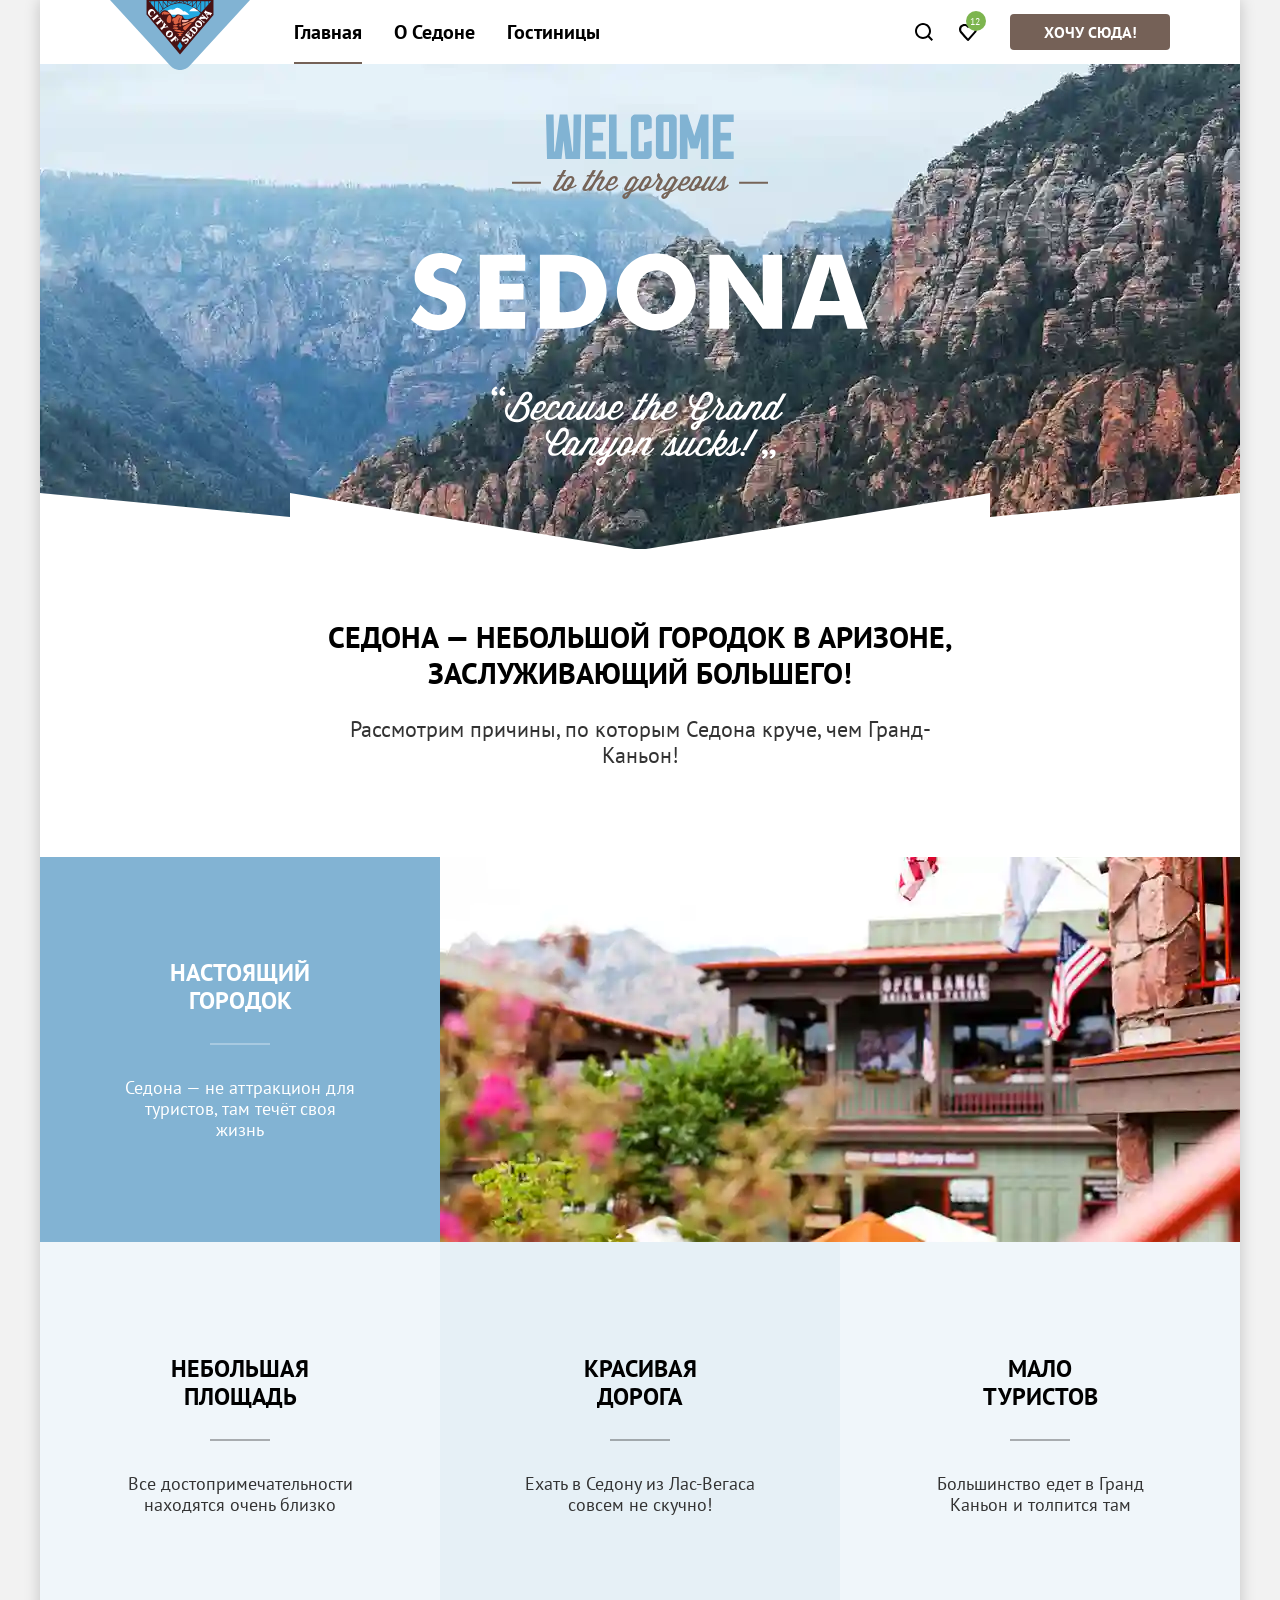
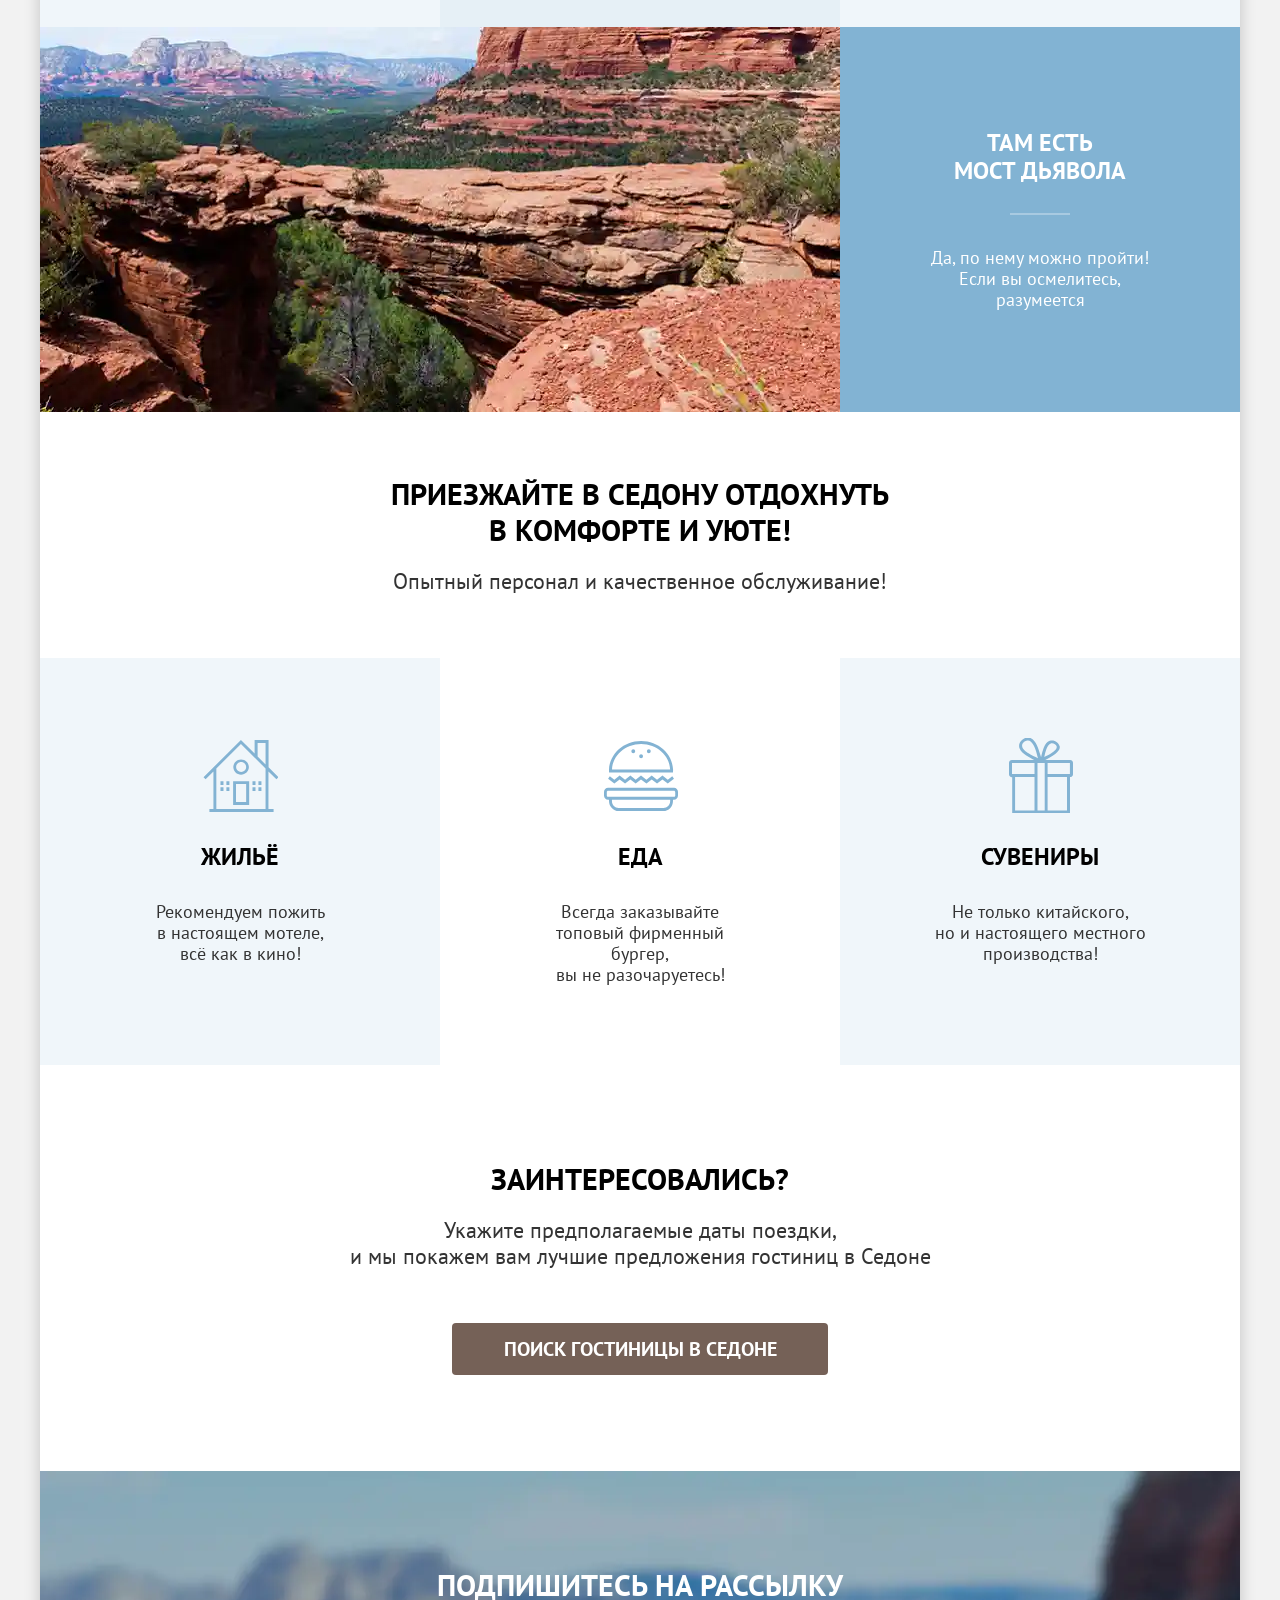
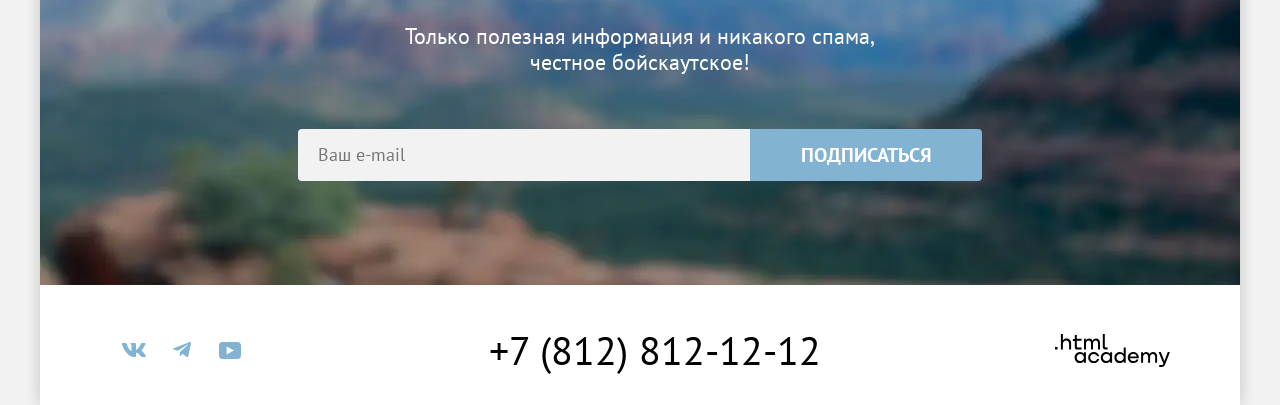
==== index.html @ a54c7f4e "Fixed mistakes" ====
<!doctype html>
<html lang="ru">
  <head>
    <meta charset="UTF-8" />
    <meta name="viewport" content="width=device-width, initial-scale=1.0" />

    <link rel="stylesheet" href="./styles/styles.css" />
    <link rel="icon" sizes="32x32" href="favicon.ico" />
    <title>HTML Academy: Седона</title>
  </head>
  <body>
    <div class="page-container">
      <header class="page-header" data-test="header">
        <a href="index.html" class="navigation-logo">
          <img
            src="./image/logo-sedona.svg"
            width="140"
            height="70"
            alt="Логотип города Седона"
          />
        </a>
        <nav class="nav">
          <ul class="nav-list">
            <li class="nav-item">
              <a href="index.html" class="nav-link nav-link-current">Главная</a>
            </li>
            <li class="nav-item">
              <a href="about.html" class="nav-link">О Седоне</a>
            </li>
            <li class="nav-item">
              <a href="catalog.html" class="nav-link">Гостиницы</a>
            </li>
          </ul>
          <ul class="nav-user-list">
            <li class="nav-user-item">
              <a href="#" class="nav-user-link search-icon">
                <span class="visually-hidden">Поиск</span>
              </a>
            </li>
            <li class="nav-user-item">
              <a href="#" class="nav-user-link heart-icon">
                <span class="visually-hidden">Избранное</span>
                <span class="favorites-count">12</span>
              </a>
            </li>
          </ul>
          <a href="#" class="btn btn-brown btn-action" id="open-modal"
            >Хочу сюда!</a
          >
        </nav>
      </header>
      <main class="main-index main-containier" data-test="main">
        <section class="hero" data-test="hero">
          <h1 class="visually-hidden">
            Добро пожаловать в великолепную Седону — потому что Гранд-Каньон
            отстой!
          </h1>
          <img
            src="./image/welcome.svg"
            width="458"
            height="352"
            alt="Добро пожаловать в великолепную Седону — потому что Гранд-Каньон отстой!"
            class="hero-logo"
          />
        </section>
        <section class="advantages" data-test="advantages">
          <div class="advantages-block">
            <h2 class="block-title">
              Седона — небольшой городок в Аризоне, заслуживающий большего!
            </h2>
            <p class="block-subtitle">
              Рассмотрим причины, по которым Седона круче, чем Гранд-Каньон!
            </p>
            <h2 class="visually-hidden">Преимущества Седоны</h2>
          </div>
          <ul class="advantages-list">
            <li class="advantages-item advantages-picture">
              <div class="advantages-container">
                <h3 class="item-title">Настоящий городок</h3>
                <p class="item-subtitle">
                  Седона — не аттракцион для туристов, там течёт своя жизнь
                </p>
              </div>
              <img
                src="./image/photo-of-sedona.webp"
                width="800"
                height="385"
                alt="Фото города Седона"
                class="advantages-img"
              />
            </li>
            <li class="advantages-item">
              <h3 class="item-title">Небольшая площадь</h3>
              <p class="item-subtitle">
                Все достопримечательности находятся очень близко
              </p>
            </li>
            <li class="advantages-item">
              <h3 class="item-title">Красивая<br />дорога</h3>
              <p class="item-subtitle">
                Ехать в Седону из Лас-Вегаса совсем не скучно!
              </p>
            </li>
            <li class="advantages-item">
              <h3 class="item-title">Мало<br />туристов</h3>
              <p class="item-subtitle">
                Большинство едет в Гранд Каньон и толпится там
              </p>
            </li>
            <li class="advantages-item advantages-picture">
              <img
                src="./image/devil-bridge.webp"
                width="800"
                height="385"
                alt="Фото моста дьявола"
                class="advantages-img"
              />
              <div class="advantages-container">
                <h3 class="item-title">Там есть<br />мост дьявола</h3>
                <p class="item-subtitle">
                  Да, по нему можно пройти! Если вы осмелитесь, разумеется
                </p>
              </div>
            </li>
          </ul>
        </section>
        <section class="services">
          <div class="services-block">
            <h2 class="block-title">
              Приезжайте в Седону отдохнуть в комфорте и уюте!
            </h2>
            <p class="block-subtitle">
              Опытный персонал и качественное обслуживание!
            </p>
          </div>
          <h2 class="visually-hidden">Услуги</h2>
          <ul class="services-list">
            <li class="services-item house-icon">
              <h3 class="item-title">Жильё</h3>
              <p class="item-subtitle">
                Рекомендуем пожить <br />в настоящем мотеле,<br />всё как в
                кино!
              </p>
            </li>
            <li class="services-item food-icon">
              <h3 class="item-title">Еда</h3>
              <p class="item-subtitle">
                Всегда заказывайте<br />топовый фирменный бургер,<br />вы не
                разочаруетесь!
              </p>
            </li>
            <li class="services-item souvenir-icon">
              <h3 class="item-title">Сувениры</h3>
              <p class="item-subtitle">
                Не только китайского,<br />но и настоящего местного
                производства!
              </p>
            </li>
          </ul>
        </section>
        <section class="hotel-search" data-test="search">
          <h2 class="block-title">Заинтересовались?</h2>
          <p class="block-subtitle">
            Укажите предполагаемые даты поездки,<br />и мы покажем вам лучшие
            предложения гостиниц в Седоне
          </p>
          <button class="btn btn-brown btn-large" type="button">
            Поиск гостиницы в седоне
          </button>
        </section>
        <section class="subscribe subscribe-background" data-test="subscribe">
          <h2 class="block-title">Подпишитесь на рассылку</h2>
          <p class="block-subtitle">
            Только полезная информация и никакого спама,<br />честное
            бойскаутское!
          </p>
          <form
            action="https://echo.htmlacademy.ru/"
            class="subscribe-form"
            method="post"
          >
            <input
              type="email"
              class="subscribe-inp"
              name="email"
              placeholder="Ваш e-mail"
            />
            <button type="submit" class="btn btn-blue btn-large">
              Подписаться
            </button>
          </form>
        </section>
      </main>
      <footer class="page-footer" data-test="footer">
        <ul class="footer-social-list">
          <li class="footer-social-item">
            <a href="https://vk.com/htmlacademy" class="footer-social-link">
              <span class="visually-hidden">VK</span>
              <svg
                xmlns="http://www.w3.org/2000/svg"
                width="24"
                height="14"
                fill="#83b3d3"
                viewBox="0 0 24 14"
              >
                <path
                  fill-rule="evenodd"
                  d="M23.45.948c.166-.546 0-.948-.795-.948H20.03c-.668 0-.976.347-1.143.73 0 0-1.335 3.196-3.226 5.272-.612.602-.89.793-1.224.793-.167 0-.418-.191-.418-.738V.948c0-.656-.184-.948-.74-.948H9.151c-.417 0-.668.304-.668.593 0 .621.946.765 1.043 2.513v3.798c0 .833-.153.984-.487.984-.89 0-3.055-3.211-4.34-6.885C4.45.288 4.198 0 3.527 0H.9C.15 0 0 .347 0 .73c0 .682.89 4.07 4.145 8.551C6.315 12.341 9.37 14 12.153 14c1.669 0 1.875-.368 1.875-1.003v-2.313c0-.737.158-.884.687-.884.39 0 1.057.192 2.615 1.667C19.11 13.216 19.403 14 20.405 14h2.625c.75 0 1.126-.368.91-1.096-.238-.724-1.088-1.775-2.215-3.022-.612-.71-1.53-1.475-1.809-1.858-.389-.491-.278-.71 0-1.147 0 0 3.2-4.426 3.533-5.929z"
                  clip-rule="evenodd"
                />
              </svg>
            </a>
          </li>
          <li class="footer-social-item">
            <a href="https://t.me/htmlacademy" class="footer-social-link">
              <span class="visually-hidden">Telegram</span>
              <svg
                xmlns="http://www.w3.org/2000/svg"
                width="18"
                height="16"
                fill="#83b3d3"
                viewBox="0 0 18 16"
              >
                <path
                  d="M16.785.1.84 6.247C-.248 6.685-.24 7.292.64 7.563L4.735 8.84l9.472-5.976c.448-.273.857-.126.52.172L7.054 9.962H7.05h.002l-.283 4.22c.414 0 .597-.19.829-.413l1.988-1.934 4.136 3.055c.762.42 1.31.204 1.5-.706L17.938 1.39c.278-1.114-.425-1.619-1.153-1.29"
                />
              </svg>
            </a>
          </li>
          <li class="footer-social-item">
            <a
              href="https://www.youtube.com/user/htmlacademyru"
              class="footer-social-link"
            >
              <span class="visually-hidden">YouTube</span>
              <svg
                xmlns="http://www.w3.org/2000/svg"
                width="22"
                height="17"
                fill="#83b3d3"
                viewBox="0 0 22 17"
              >
                <path
                  d="M18.607 0H3.174C1.314 0 0 1.594 0 3.4v10.094C0 15.406 1.313 17 3.174 17h15.652C20.468 17 22 15.406 22 13.6V3.4C21.781 1.594 20.468 0 18.607 0M7.662 12.538V4.463L14.995 8.5z"
                />
              </svg>
            </a>
          </li>
        </ul>
        <a href="tel:88128121212" class="footer-contact-number"
          >+7 (812) 812-12-12</a
        >
        <a href="https://htmlacademy.ru" class="footer-logo-link">
          <svg
            xmlns="http://www.w3.org/2000/svg"
            width="115"
            height="33"
            role="img"
            aria-label="Логотип htmlacademy"
            fill="#000"
            viewBox="0 0 115 33"
          >
            <path
              d="M0 12.9v2.6h2.5v-2.6zM11.6 4.5c-1.6 0-2.8.7-3.6 1.7h-.1V0h-2v15.5h2v-5.3c0-2.1 1.3-3.6 3.3-3.6 1.8 0 2.9 1.4 2.9 3.2v5.7h2V9.4c.1-3-1.8-4.9-4.5-4.9M26.6 4.8h-4.8V1.1h-2v3.8h-1.9v2h1.9v6c0 1.7 1 2.7 2.7 2.7h4.1v-2h-3.7c-.7 0-1.1-.4-1.1-1.1V6.8h4.8zM41.1 4.6c-1.6 0-2.9.8-3.5 2.1h-.1c-.6-1.2-1.8-2.1-3.4-2.1-1.4 0-2.5.8-3.1 1.8h-.1V4.8H29v10.6h2V10c0-2 1-3.5 2.6-3.5 1.5 0 2.4 1 2.4 2.6v6.3h2V9.8c0-2.4 1.4-3.3 2.6-3.3 1.5 0 2.4 1 2.4 2.6v6.3h2V8.9c.1-2.5-1.4-4.3-3.9-4.3M47.8 12.7c0 1.7 1 2.7 2.8 2.7h2v-2h-1.7c-.7 0-1.1-.4-1.1-1.1V0h-2zM28.9 19.7c-.9-1.1-2.2-1.8-3.9-1.8-3.1 0-5.4 2.3-5.4 5.6s2.3 5.6 5.4 5.6c1.8 0 3-.8 3.8-1.9h.1v1.6h2V18.2h-2zm-3.6 7.4c-2.2 0-3.6-1.6-3.6-3.6s1.4-3.6 3.6-3.6 3.6 1.6 3.6 3.6c0 1.9-1.4 3.6-3.6 3.6M44.2 22c-.5-2.4-2.6-4.1-5.4-4.1-3.4 0-5.6 2.5-5.6 5.6s2.2 5.6 5.6 5.6c2.8 0 4.9-1.8 5.4-4.2h-2.1c-.4 1.3-1.7 2.3-3.3 2.3-2.2 0-3.6-1.6-3.6-3.6s1.4-3.6 3.6-3.6c1.6 0 2.8 1 3.3 2.2h2.1zM55.1 19.7c-.9-1.1-2.2-1.8-3.9-1.8-3.1 0-5.4 2.3-5.4 5.6s2.3 5.6 5.4 5.6c1.8 0 3-.8 3.8-1.9h.1v1.6h2V18.2h-2zm-3.6 7.4c-2.2 0-3.6-1.6-3.6-3.6s1.4-3.6 3.6-3.6 3.6 1.6 3.6 3.6c0 1.9-1.5 3.6-3.6 3.6M68.7 19.8c-.9-1.1-2.2-1.9-3.9-1.9-3.1 0-5.4 2.3-5.4 5.6s2.2 5.6 5.4 5.6c1.7 0 3-.8 3.8-1.8h.1v1.5h2V13.4h-2zm-3.6 7.3c-2.2 0-3.6-1.6-3.6-3.6s1.4-3.6 3.6-3.6 3.6 1.6 3.6 3.6c-.1 2-1.5 3.6-3.6 3.6M78.3 17.9c-3.3 0-5.5 2.5-5.5 5.6 0 3 2.1 5.6 5.5 5.6 2.5 0 4.5-1.3 5.2-3.6h-2.1c-.5 1-1.6 1.6-3 1.6-1.9 0-3.3-1.3-3.4-2.9h8.8c.2-3.6-2-6.3-5.5-6.3m0 1.9c1.7 0 3 1 3.3 2.6h-6.5c.3-1.5 1.5-2.6 3.2-2.6M98.2 17.9c-1.6 0-2.9.8-3.6 2h-.1c-.6-1.2-1.8-2-3.4-2-1.4 0-2.5.7-3.1 1.8v-1.5h-1.9v10.6h2v-5.4c0-2 1-3.4 2.6-3.5 1.5 0 2.4 1 2.4 2.6v6.3h2v-5.6c0-2.4 1.4-3.3 2.6-3.3 1.5 0 2.4 1 2.4 2.6v6.3h2v-6.5c.1-2.6-1.4-4.4-3.9-4.4M109.4 27l-3.6-8.9h-2.2l4.8 11.6c-.3.9-.7 1.2-1.7 1.2h-2.5v2h2.5c1.8 0 2.8-.8 3.5-2.6l4.7-12.2h-2.1z"
            />
          </svg>
        </a>
      </footer>
    </div>
    <div class="modal-container modal-hidden">
      <div class="modal">
        <button class="modal-close-btn" type="button">
          <span class="visually-hidden">Закрыть</span>
        </button>

        <section class="modal-content" aria-labelledby="modal-title">
          <h2 class="modal-title block-title" id="modal-title">
            Поиск гостиницы в Седоне
          </h2>

          <form
            action="https://echo.htmlacademy.ru/"
            method="post"
            class="modal-form"
          >
            <div class="modal-date-row">
              <label class="form-label" for="arrival-date">
                Дата заезда:
              </label>

              <div class="form-field">
                <input
                  class="form-input"
                  id="arrival-date"
                  name="arrival-date"
                  type="date"
                  value="2020-04-27"
                  aria-describedby="arrival-message"
                  required
                />

                <span class="form-message invalid-message" id="arrival-message">
                  Мы не можем отправить вас в прошлое.
                </span>
              </div>
            </div>

            <div class="modal-date-row">
              <label class="form-label" for="departure-date">
                Дата выезда:
              </label>

              <div class="form-field">
                <input
                  class="form-input"
                  id="departure-date"
                  name="departure-date"
                  type="date"
                  value="2023-09-01"
                  aria-describedby="departure-message"
                  required
                />

                <span class="form-message" id="departure-message">
                  На эти даты есть свободные номера. Пока есть.
                </span>
              </div>
            </div>

            <div class="modal-guests">
              <div class="modal-guest-group modal-adults">
                <label class="form-label" for="adults"> Взрослые: </label>

                <div class="form-counter">
                  <button
                    class="counter-btn btn-minus"
                    type="button"
                    aria-label="Уменьшить количество взрослых"
                  ></button>

                  <input
                    class="form-input"
                    id="adults"
                    name="adults"
                    type="number"
                    min="1"
                    value="2"
                    required
                  />

                  <button
                    class="counter-btn btn-plus"
                    type="button"
                    aria-label="Увеличить количество взрослых"
                  ></button>
                </div>
              </div>

              <div class="modal-guest-group modal-children">
                <div class="label-wraper">
                  <label class="form-label" for="children"> Дети: </label>

                  <span class="tooltip">
                    <button
                      class="tooltip-toggle"
                      type="button"
                      aria-label="Информация о возрасте детей"
                      aria-describedby="children-tooltip"
                    >
                      <span aria-hidden="true">i</span>
                    </button>

                    <span
                      class="tooltip-text"
                      id="children-tooltip"
                      role="tooltip"
                    >
                      Укажите количество детей, которые будут с вами, возраст
                      которых от 6 до 18 лет. Дети до 6 лет размещаются
                      бесплатно.
                    </span>
                  </span>
                </div>

                <div class="form-counter">
                  <button
                    class="counter-btn btn-minus"
                    type="button"
                    aria-label="Уменьшить количество детей"
                  ></button>

                  <input
                    class="form-input"
                    id="children"
                    name="children"
                    type="number"
                    min="0"
                    value="2"
                    required
                  />

                  <button
                    class="counter-btn btn-plus"
                    type="button"
                    aria-label="Увеличить количество детей"
                  ></button>
                </div>
              </div>
            </div>

            <button
              class="modal-form-submit btn btn-blue btn-large"
              type="submit"
            >
              Найти
            </button>
          </form>
        </section>
      </div>
    </div>
    <script src="script.js"></script>
  </body>
</html>
---- styles/styles.css ----
@font-face {
  font-family: "PT Sans";
  font-style: normal;
  font-weight: 400;
  src: url("../fonts/ptsans-400.woff2") format("woff2");
  font-display: swap;
}

@font-face {
  font-family: "PT Sans";
  font-style: normal;
  font-weight: 700;
  src: url("../fonts/ptsans-700.woff2") format("woff2");
  font-display: swap;
}

/* BASE */
*,
*::before,
*::after {
  box-sizing: border-box;
}

img {
  max-width: 100%;
  height: auto;
  object-fit: cover;
}

.visually-hidden {
  position: absolute;
  width: 1px;
  height: 1px;
  margin: -1px;
  padding: 0;
  border: 0;
  clip: rect(0 0 0 0);
  overflow: hidden;
}

html {
  height: 100%;
}

body {
  height: 100%;
  margin: 0;
  font-family: "PT Sans", sans-serif;
  font-size: 18px;
  line-height: 21px;
  color: #333333;
  background-color: #f2f2f2;
}

.page-container {
  display: flex;
  flex-direction: column;
  min-height: 100%;
  width: 1200px;
  margin: 0 auto;
  background-color: #ffffff;
  box-shadow: 0 0 15px 0 rgba(0, 0, 0, 0.2);
}

.main-index {
  flex-grow: 1;
}

/* NAVIGATION */
.page-header {
  position: relative;
  display: flex;
  padding: 0 70px 0 238px;
}

.navigation-logo {
  position: absolute;
  top: 0;
  left: 70px;
}

.nav {
  display: flex;
  align-items: center;
  width: 100%;
}

.nav-list {
  display: flex;
  flex-wrap: wrap;
  padding: 0;
  margin: 0;
  margin-right: auto;
  list-style: none;
}

.nav-link {
  position: relative;
  display: inline-block;
  padding: 20px 16px;
  font-size: 20px;
  line-height: 24px;
  font-weight: 700;
  text-align: center;
  color: #000000;
  text-decoration: none;
}

.nav-link-current::after {
  position: absolute;
  left: 16px;
  right: 16px;
  bottom: 0;
  height: 2px;
  background-color: #756257;
  content: "";
}

.nav-user-list {
  display: flex;
  align-items: center;
  padding: 0;
  margin: 0;
  margin-right: 20px;
  list-style: none;
}

.nav-user-link {
  position: relative;
  display: block;
  width: 44px;
  height: 64px;
  text-decoration: none;
}

.search-icon {
  background: url("../image/icon-search.svg") no-repeat center;
}

.heart-icon {
  background: url("../image/icon-heart.svg") no-repeat center;
}

.favorites-count {
  position: absolute;
  top: 11px;
  right: 4px;
  height: 20px;
  min-width: 20px;
  padding: 0 4px;
  font-size: 10px;
  line-height: 21px;
  color: #ffffff;
  background-color: #7db54f;
  border-radius: 10px;
}

.btn-action {
  min-width: 160px;
}

.main-containier {
  flex-grow: 1;
}
/* HERO*/
.hero {
  padding: 50px 371px 79px;
  background: #83b3d3;
  background:
    url("../image/divider.svg") center bottom -1px/ 100% no-repeat,
    url("../image/index-background.webp") center / cover no-repeat;
}

/* ADVANTAGES */
.advantages-block {
  padding: 70px 274px 89px;
  text-align: center;
}

.advantages-block .block-title {
  margin-bottom: 25px;
}

.block-title {
  margin: 0;
  font-size: 30px;
  line-height: 36px;
  font-weight: 700;
  color: #000000;
  text-transform: uppercase;
}

.block-subtitle {
  margin: 0;
  font-size: 22px;
  line-height: 26px;
}

.advantages-block .title {
  margin-bottom: 25px;
}

.advantages-item.advantages-picture .item-title {
  color: #ffffff;
}

.advantages-list {
  display: flex;
  flex-wrap: wrap;
  margin: 0;
  padding: 0;
  list-style: none;
}

.advantages-item {
  width: 400px;
  padding: 113px 85px 112px;
  text-align: center;
}

.item-title {
  margin: 0;
  font-size: 24px;
  line-height: 28px;
  font-weight: 700;
  color: #000000;
  text-transform: uppercase;
}

.item-subtitle {
  margin: 0;
  font-weight: 400;
  line-height: 21px;
}

.advantages-item.advantages-picture .advantages-container {
  padding: 102px 85px;
  text-align: center;
}

.advantages-item:nth-child(2n) {
  background-color: rgba(131, 179, 211, 0.12);
}

.advantages-item:nth-child(2n + 1) {
  background-color: rgba(131, 179, 211, 0.2);
}

.advantages-item.advantages-picture {
  display: flex;
  width: 100%;
  padding: 0;
  color: #ffffff;
  background-color: #82b3d3;
}

.advantages-item .item-title {
  position: relative;
  padding-bottom: 30px;
  margin-bottom: 32px;
}

.advantages-item .item-title::after {
  position: absolute;
  bottom: 0;
  left: 50%;
  margin-left: -30px;
  width: 60px;
  height: 2px;
  background-color: currentColor;
  opacity: 0.3;
  content: "";
}

/* SERVICES*/
.services-block {
  padding: 64px 345px;
  text-align: center;
}

.services-block .block-title {
  margin-bottom: 20px;
}

.services-list {
  display: flex;
  flex-wrap: wrap;
  padding: 0;
  margin: 0;
  list-style: none;
}

.services-item {
  padding: 80px 85px;
  min-height: 385px;
  width: 400px;
  text-align: center;
}

.services-item::before {
  display: block;
  margin: 0 auto;
  margin-bottom: 30px;
  height: 75px;
  width: 75px;
  content: "";
}

.house-icon::before {
  background: url("../image/icon-house.svg") no-repeat center;
}

.food-icon::before {
  background: url("../image/icon-burger.svg") no-repeat center;
}

.souvenir-icon::before {
  background: url("../image/icon-gift.svg") no-repeat center;
}

.services-item .item-title {
  margin-bottom: 30px;
}

.services-item:nth-child(2n + 1) {
  background-color: rgba(131, 179, 211, 0.12);
}

/* MAIN SEARCH*/
.hotel-search {
  padding: 96px 304px;
  text-align: center;
}

.hotel-search .block-title {
  margin-bottom: 20px;
}

.hotel-search .block-subtitle {
  margin-bottom: 54px;
}

.hotel-search .btn {
  min-width: 376px;
}

/* SUBSCRIBE */
.subscribe {
  padding: 96px 258px 104px;
  text-align: center;
}

.subscribe .block-title {
  margin-bottom: 20px;
}

.subscribe.subscribe-background .block-title {
  color: #ffffff;
}

.subscribe .block-subtitle {
  margin-bottom: 54px;
}

.subscribe-background {
  color: #ffffff;
  background-image: url("../image/filter-background.webp");
  background-repeat: no-repeat;
  background-size: cover;
  background-color: #486778;
  background-position: center;
}

.subscribe-form {
  display: flex;
}

.subscribe-form .btn {
  min-width: 232px;
  border-radius: 0 4px 4px 0;
}

.subscribe-inp {
  width: 452px;
  padding: 12px 20px;
  font-family: inherit;
  font-size: 18px;
  line-height: 24px;
  border: none;
  background-color: #f2f2f2;
  border-top-left-radius: 4px;
  border-bottom-left-radius: 4px;
}

/* SEARCH*/
.main-inner {
  flex-grow: 1;
}

.inner-header {
  padding: 35px 70px 73px;
  background-image: url("../image/filter-background.webp");
  background-repeat: no-repeat;
  background-size: cover;
  background-color: #87aecd;
  background-position: center;
}

.inner-header-title {
  margin: 0;
  margin-bottom: 8px;
  font-size: 60px;
  line-height: 78px;
  font-weight: 700;
  color: #ffffff;
}

.breadcrumbs {
  display: flex;
  gap: 10px;
  padding: 0;
  margin: 0;
  margin-bottom: 40px;
  font-size: 16px;
  color: #ffffff;
  list-style: none;
}

.breadcrumbs-link {
  display: block;
  min-width: 15px;
}

.breadcrumbs-item:first-child {
  display: flex;
  gap: 10px;
}

.breadcrumbs-item:first-child::after {
  display: block;
  width: 8px;
  height: 21px;
  background: url("../image/icon-breadcrumbs.svg") no-repeat center;
  content: "";
}

.breadcrumbs-link-home {
  background: url("../image/icon-home-breadcrumbs.svg") no-repeat center;
}

.catalog {
  padding: 50px 70px 60px;
  width: 1200px;
  height: 1235px;
}

.catalog-filter {
  display: flex;
}

.catalog-filter-group {
  padding: 0;
  margin: 0;
  border: none;
}

.catalog-filter-group:not(:last-child) {
  margin-right: 70px;
}

.catalog-filter-group:nth-child(2) {
  margin-right: auto;
}

.catalog-filter-title {
  margin-bottom: 32px;
  font-size: 20px;
  line-height: 24px;
  font-weight: 700;
  color: #ffffff;
}

.catalog-filter-item:not(:last-child) {
  margin-bottom: 16px;
}

.catalog-filter input {
  font-family: inherit;
}

.catalog-filter-list {
  padding: 0;
  margin: 0;
  list-style: none;
}

.catalog-filter-item {
  font-size: 18px;
  line-height: 23px;
  color: #ffffff;
}

.control {
  position: relative;
  display: block;
  padding-left: 36px;
}

.control:hover {
  opacity: 0.6;
}

.control-input:focus-visible + .control-mark {
  opacity: 1;
  outline: 3px solid #83b3d3;
}

.control:active {
  opacity: 0.3;
}

.control-mark {
  position: absolute;
  top: 2px;
  left: 0;
  width: 20px;
  height: 20px;
  background-color: #ffffff;
}

.control-input[type="checkbox"] + .control-mark {
  border-radius: 4px;
}

.control-input[type="radio"] + .control-mark {
  border-radius: 50%;
}

.control-input[type="checkbox"]:checked + .control-mark::after {
  position: absolute;
  width: 12px;
  height: 10px;
  top: 50%;
  left: 50%;
  transform: translate(-50%, -50%);
  background: url("../image/checkbox-icon.png");
  content: "";
}

.control-input[type="radio"]:checked + .control-mark::after {
  position: absolute;
  width: 10px;
  height: 10px;
  top: 50%;
  left: 50%;
  transform: translate(-50%, -50%);
  background-color: #3f5e72;
  border-radius: 50%;
  content: "";
}

.control-input-minmax {
  width: 143px;
  padding: 12px 50px 12px 20px;
  border: 0;
  font-size: 18px;
  line-height: 24px;
  font-weight: 700;
  background-color: #f2f2f2;
}

.control-input-minmax:hover {
  background-color: #e5e5e5;
}

.control-input-minmax:focus {
  background-color: #e5e5e5;
  outline: 3px solid #83b3d3;
}

.range-input {
  position: relative;
}

.input-min {
  border-top-left-radius: 4px;
  border-bottom-left-radius: 4px;
}

.input-max {
  border-top-right-radius: 4px;
  border-bottom-right-radius: 4px;
}

.range-input span {
  position: absolute;
  top: 50%;
  right: 20px;
  margin-top: -12px;
  line-height: 24px;
  color: rgba(0, 0, 0, 0.3);
}

.control-input-minmax::-webkit-outer-spin-button,
.control-input-minmax::-webkit-inner-spin-button {
  appearance: none;
}

.catalog-filter-buttons {
  align-self: flex-end;
}

.catalog-filter-buttons button {
  display: block;
  min-width: 191px;
}

.catalog-filter-submit {
  margin-bottom: 32px;
}

.range-wrapper-inputs {
  display: flex;
  gap: 2px;
  margin-bottom: 44px;
}

.range-scale {
  position: relative;
  height: 4px;
  background-color: rgba(255, 255, 255, 0.3);
}

.range-bar {
  position: absolute;
  height: 4px;
  background-color: #ffffff;
}

.range-toggle {
  position: absolute;
  width: 20px;
  height: 20px;
  background: #ffffff;
  border: none;
  border-radius: 5px;
  cursor: pointer;
}

.toggle-min {
  top: -8px;
  left: 0;
}

.toggle-max {
  top: -8px;
  right: 0;
}

/* SEARCH CATALOG */
.search {
  display: flex;
  align-items: center;
  margin-bottom: 40px;
}

.search-title {
  margin: 0;
  margin-right: auto;
  font-size: 30px;
  line-height: 36px;
  font-weight: 700;
  color: #000000;
  text-transform: uppercase;
}

.select-control {
  padding: 14px 48px 14px 20px;
  min-width: 292px;
  margin-right: 70px;
  font-family: inherit;
  font-size: 18px;
  line-height: 21px;
  color: inherit;
  border: 2px solid #e5e5e5;
  background: url("../image/icon-select.svg") no-repeat right 18px center;
  border-radius: 4px;
  appearance: none;
}

.select-control:hover,
.select-control:focus-visible {
  border-color: #68a2ca;
  outline: none;
}

.view-list {
  display: flex;
  gap: 8px;
  padding: 0;
  margin: 0;
  list-style: none;
}

.view-link {
  display: block;
  width: 48px;
  height: 48px;
  border: 2px solid #e5e5e5;
  border-radius: 4px;
}

.view-link:hover,
.view-link:active {
  border-color: #000000;
}

.view-link:focus-visible {
  border-color: #68a2ca;
  outline: none;
}

.view-link-current {
  border-color: #000000;
}

.view-tile-icon {
  background: url("../image/icon-mode-greed.svg") no-repeat center;
}

.view-card-icon {
  background: url("../image/icon-mode-card.svg") no-repeat center;
}

.view-list-icon {
  background: url("../image/icon-mode-list.svg") no-repeat center;
}

/* HOTELS GALLERY */
.hotels-list {
  display: grid;
  grid-template-columns: repeat(3, 1fr);
  gap: 20px;
  padding: 0;
  margin: 0;
  padding-bottom: 40px;
  margin-bottom: 40px;
  border-bottom: 1px solid #e5e5e5;
  list-style: none;
}

.hotels-card {
  display: flex;
  flex-direction: column;
  padding: 19px;
  border: 1px solid #e5e5e5;
  border-radius: 4px;
}

.hotels-card-photo {
  margin-bottom: 16px;
}

.hotels-card-type {
  margin: 0;
}

.hotels-card-title {
  flex-grow: 1;
  margin: 0;
  margin-bottom: 16px;
  font-size: 24px;
  line-height: 28px;
  font-weight: 700;
  color: #000000;
}

.hotels-card-price {
  margin: 0;
  text-align: right;
}

.hotels-card-link {
  text-decoration: none;
}

.hotels-card-container {
  display: grid;
  grid-template-columns: repeat(2, 1fr);
  gap: 16px 20px;
}

.hotels-card .btn {
  min-width: 140px;
}

.hotels-card-stars {
  height: 36px;
  background-image: url("../image/icon-star.svg");
  background-repeat: space no-repeat;
  background-position: left center;
}

.two-stars {
  width: 42px;
}

.three-stars {
  width: 66px;
}

.four-stars {
  width: 89px;
}

.hotels-card-rating {
  display: inline-block;
  width: 140px;
  padding: 8px 20px;
  margin: 0;
  font-size: 16px;
  line-height: 20px;
  text-align: center;
  text-transform: uppercase;
  background-color: #f2f2f2;
  border-radius: 4px;
}

/* PAGINATION */
.pagination-list {
  display: flex;
  padding: 0;
  margin: 0;
  align-items: baseline;
  gap: 8px;
  list-style: none;
}

.pagination-item {
  text-align: center;
}

.pagination-item:not(:has(a)) {
  width: 60px;
}

.pagination-link {
  display: block;
  padding: 11px;
  min-width: 60px;
  font-size: 20px;
  line-height: 36px;
  font-weight: 700;
  color: #ffffff;
  text-align: center;
  vertical-align: baseline;
  background-color: #82b3d3;
  text-decoration: none;
  border-radius: 4px;
  border: 1px solid transparent;
}

.pagination-item:hover a:not(.pagination-link-current),
.pagination-item:focus-visible a:not(.pagination-link-current) {
  border-color: #82b3d3;
  background-color: #68a2ca;
}

.pagination-item:active a:not(.pagination-link-current) {
  color: rgba(255, 255, 255, 0.3);
  background-color: #82b3d3;
}

.pagination-link-current {
  color: #000000;
  background-color: #f2f2f2;
}

/* FOOTER */
.page-footer {
  display: flex;
  justify-content: space-between;
  align-items: center;
  padding: 45px 70px 35px;
}

.footer-social-list {
  display: flex;
  margin: 0;
  padding: 0;
  list-style: none;
}

.footer-social-link {
  display: flex;
  justify-content: center;
  align-items: center;
  width: 48px;
  height: 40px;
}

.footer-social-link:hover svg,
.footer-social-link:focus-visible svg {
  fill: #68a2ca;
}

.footer-social-link:active svg {
  opacity: 0.3;
}

.footer-contact-number {
  font-size: 40px;
  line-height: 40px;
  color: #000000;
  text-decoration: none;
}

.footer-contact-number:hover,
.footer-contact-number:focus-visible {
  color: #756157;
}

.footer-contact-number:active {
  opacity: 0.3;
}

.footer-logo-link {
  display: block;
  width: 115px;
  height: 33px;
}

.footer-logo-link:hover svg,
.footer-logo-link:focus-visible svg {
  fill: #756157;
}

.footer-logo-link:active svg {
  opacity: 0.3;
}

/* BUTTONS */
.btn {
  display: inline-block;
  padding: 8px 18px;
  font-family: inherit;
  font-size: 16px;
  line-height: 20px;
  font-weight: 700;
  text-align: center;
  text-decoration: none;
  color: #ffffff;
  text-transform: uppercase;
  border: none;
  border-radius: 4px;
  cursor: pointer;
}

.btn-large {
  font-size: 20px;
  line-height: 36px;
}

.btn-brown {
  background-color: #756157;
}

.btn-brown:hover,
.btn-brown:focus-visible {
  background-color: #615048;
}

.btn-brown:active {
  color: rgba(255, 255, 255, 0.3);
  background-color: #756157;
}

.btn-blue {
  background-color: #82b3d3;
}

.btn-blue:hover,
.btn-blue:focus-visible {
  background-color: #68a2ca;
}

.btn-blue:active {
  color: rgba(255, 255, 255, 0.3);
  background-color: #82b3d3;
}

.btn-green {
  background-color: #7db54f;
}

.btn-green:hover,
.btn-green:focus-visible {
  background-color: #6c9e42;
}

.btn-green:active {
  background-color: #7db54f;
  color: rgba(255, 255, 255, 0.3);
}

.btn-transparent {
  background-color: transparent;
}

.btn-transparent:hover {
  opacity: 0.6;
}

.btn-transparent:focus-visible {
  outline: 3px solid #83b3d3;
}

.btn-transparent:active {
  color: rgba(255, 255, 255, 0.3);
  outline: none;
}
/* MODAL */


.modal-container {
  position: fixed;
  inset: 0;
  z-index: 10;
  display: flex;
  padding: 20px;
  overflow-y: auto;
  background-color: rgba(242, 242, 242, 0.8);
}

.modal-hidden {
  display: none;
}

.modal {
  position: relative;
  flex-shrink: 0;
  box-sizing: border-box;
  width: 717px;
  margin: auto;
  padding: 64px 70px;
  background-color: #ffffff;
  border-radius: 30px;
  box-shadow: 0 25px 50px rgba(0, 0, 0, 0.15);
}



.modal-close-btn {
  position: absolute;
  top: 64px;
  right: 52px;
  width: 52px;
  height: 52px;
  padding: 0;
  border: none;
  border-radius: 50%;
  background-color: #f2f2f2;
  cursor: pointer;
}

.modal-close-btn::before {
  position: absolute;
  inset: 0;
  background: url("../image/cross.svg") no-repeat center;
  content: "";
}

.modal-close-btn:hover {
  background-color: #e6e6e6;
}

.modal-close-btn:focus-visible {
  background-color: #e6e6e6;
  outline: 3px solid #83b3d3;
}

.modal-close-btn:active::before {
  opacity: 0.3;
}



.modal-title {
  margin: 0 0 64px;
  padding-right: 40px;
}



.modal-form {
  display: flex;
  flex-direction: column;
}



.modal-date-row {
  display: flex;
  align-items: flex-start;
  margin-bottom: 23px;
}

.form-label {
  margin: 0;
  font-size: 20px;
  line-height: 24px;
  font-weight: 700;
  color: #000000;
  text-transform: none;
}

.modal-date-row > .form-label {
  flex: 0 0 137px;
  padding-top: 12px;
}

.form-field {
  position: relative;
  display: flex;
  flex: 1;
  flex-direction: column;
  min-width: 0;
}



.form-input {
  box-sizing: border-box;
  height: 48px;
  margin: 0;
  border: none;
  border-radius: 4px;
  font-family: inherit;
  font-size: 18px;
  line-height: 24px;
  font-weight: 700;
  color: #000000;
  background-color: #f2f2f2;
}

.form-field .form-input {
  width: 100%;
  padding: 12px 60px 12px 20px;
  background-image: url("../image/date.svg");
  background-repeat: no-repeat;
  background-position: right 20px center;
}

.form-input:hover {
  background-color: #e6e6e6;
}

.form-input:focus-visible {
  outline: 3px solid #83b3d3;
}



.form-field input[type="date"]::-webkit-calendar-picker-indicator {
  position: absolute;
  top: 0;
  right: 0;
  width: 60px;
  height: 48px;
  margin: 0;
  padding: 0;
  opacity: 0;
  cursor: pointer;
}



.form-message {
  margin-top: 4px;
  padding: 0 20px;
  font-size: 16px;
  line-height: 21px;
  font-weight: 400;
}

.invalid-message {
  color: #ff5757;
}



.modal-guests {
  display: flex;
  justify-content: space-between;
  align-items: center;
}

.modal-guest-group {
  display: flex;
  flex-shrink: 0;
  align-items: center;
}



.modal-adults > .form-label {
  flex: 0 0 137px;
}


.modal-children {
  gap: 46px;
}



.label-wraper {
  display: flex;
  flex-shrink: 0;
  align-items: center;
  gap: 10px;
  margin: 0;
}



.form-counter {
  display: flex;
  flex: 0 0 110px;
  width: 110px;
}

.form-counter .form-input {
  flex: 0 0 30px;
  width: 30px;
  min-width: 0;
  padding: 0;
  border-radius: 0;
  text-align: center;
  appearance: textfield;
}

.form-counter input::-webkit-outer-spin-button,
.form-counter input::-webkit-inner-spin-button {
  margin: 0;
  appearance: none;
}

.counter-btn {
  flex: 0 0 40px;
  width: 40px;
  height: 48px;
  padding: 0;
  border: none;
  background-color: #f2f2f2;
  background-repeat: no-repeat;
  background-position: center;
  cursor: pointer;
}

.btn-minus {
  background-image: url("../image/minus.svg");
  border-radius: 4px 0 0 4px;
}

.btn-plus {
  background-image: url("../image/plus.svg");
  border-radius: 0 4px 4px 0;
}

.counter-btn:hover {
  background-color: #e6e6e6;
}

.counter-btn:focus-visible {
  position: relative;
  z-index: 1;
  outline: 3px solid #83b3d3;
  outline-offset: -3px;
}

.counter-btn:active {
  background-color: #d9d9d9;
}


.tooltip {
  position: relative;
  display: block;
  flex-shrink: 0;
}

.tooltip-toggle {
  display: flex;
  justify-content: center;
  align-items: center;
  width: 26px;
  height: 26px;
  padding: 0;
  border: none;
  border-radius: 50%;
  font-family: Georgia, serif;
  font-size: 18px;
  font-weight: 700;
  color: #ffffff;
  background-color: #83b3d3;
  cursor: pointer;
}

.tooltip-toggle:focus-visible {
  outline: 3px solid #756157;
  outline-offset: 2px;
}

.tooltip-text {
  position: absolute;
  top: 41px;
  left: 50%;
  z-index: 2;
  display: none;
  box-sizing: border-box;
  width: 256px;
  margin: 0;
  padding: 19px 19px 23px 23px;
  border-radius: 10px;
  font-size: 16px;
  line-height: 20px;
  font-weight: 400;
  color: #ffffff;
  background-color: #333333;
  box-shadow: 0 15px 30px rgba(0, 0, 0, 0.3);
  transform: translateX(-50%);
}



.tooltip-text::before {
  position: absolute;
  top: -15px;
  left: 0;
  width: 100%;
  height: 15px;
  content: "";
}



.tooltip-text::after {
  position: absolute;
  top: -9px;
  left: 50%;
  width: 19px;
  height: 9px;
  background-color: #333333;
  clip-path: polygon(50% 0, 100% 100%, 0 100%);
  transform: translateX(-50%);
  content: "";
}

.tooltip:hover .tooltip-text,
.tooltip:focus-within .tooltip-text {
  display: block;
}



.modal-form .modal-form-submit {
  width: 100%;
  margin-top: 48px;
  padding: 18px 20px;
  border-radius: 10px;
  font-size: 20px;
  line-height: 24px;
}
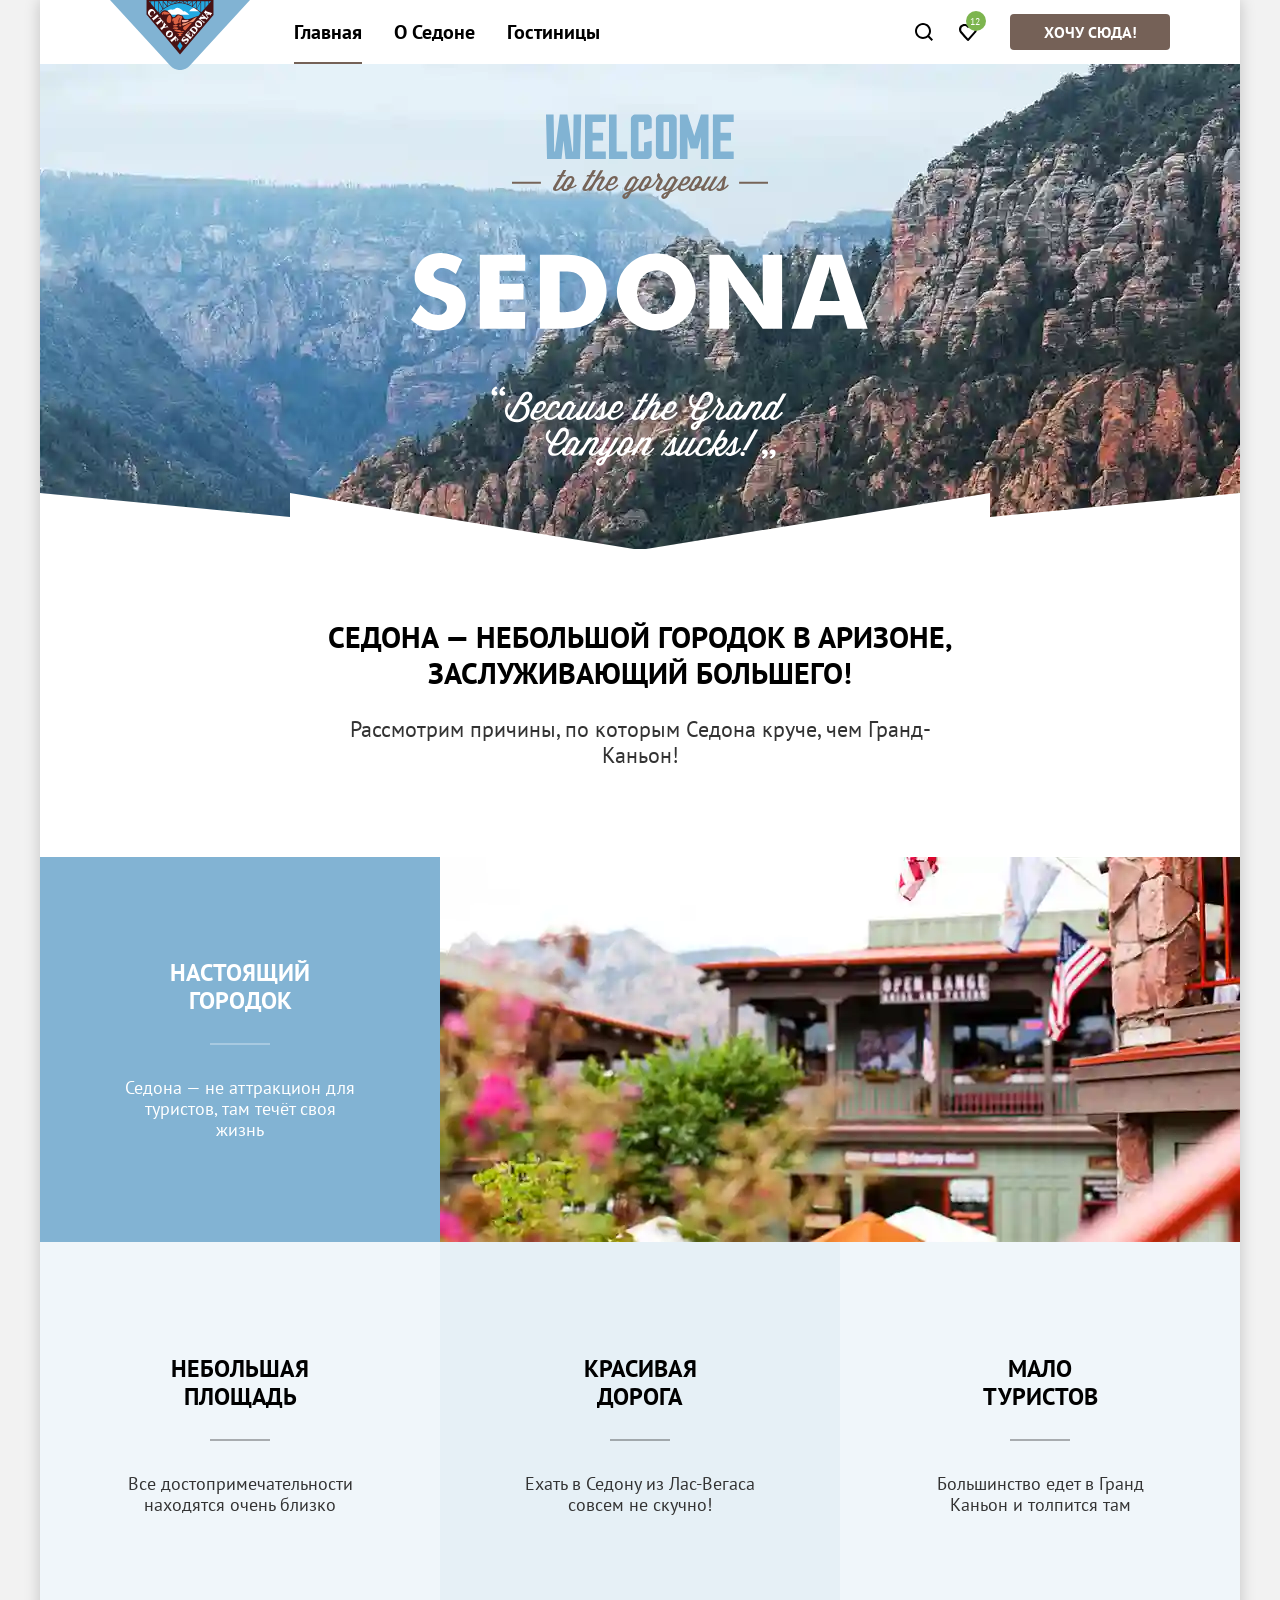
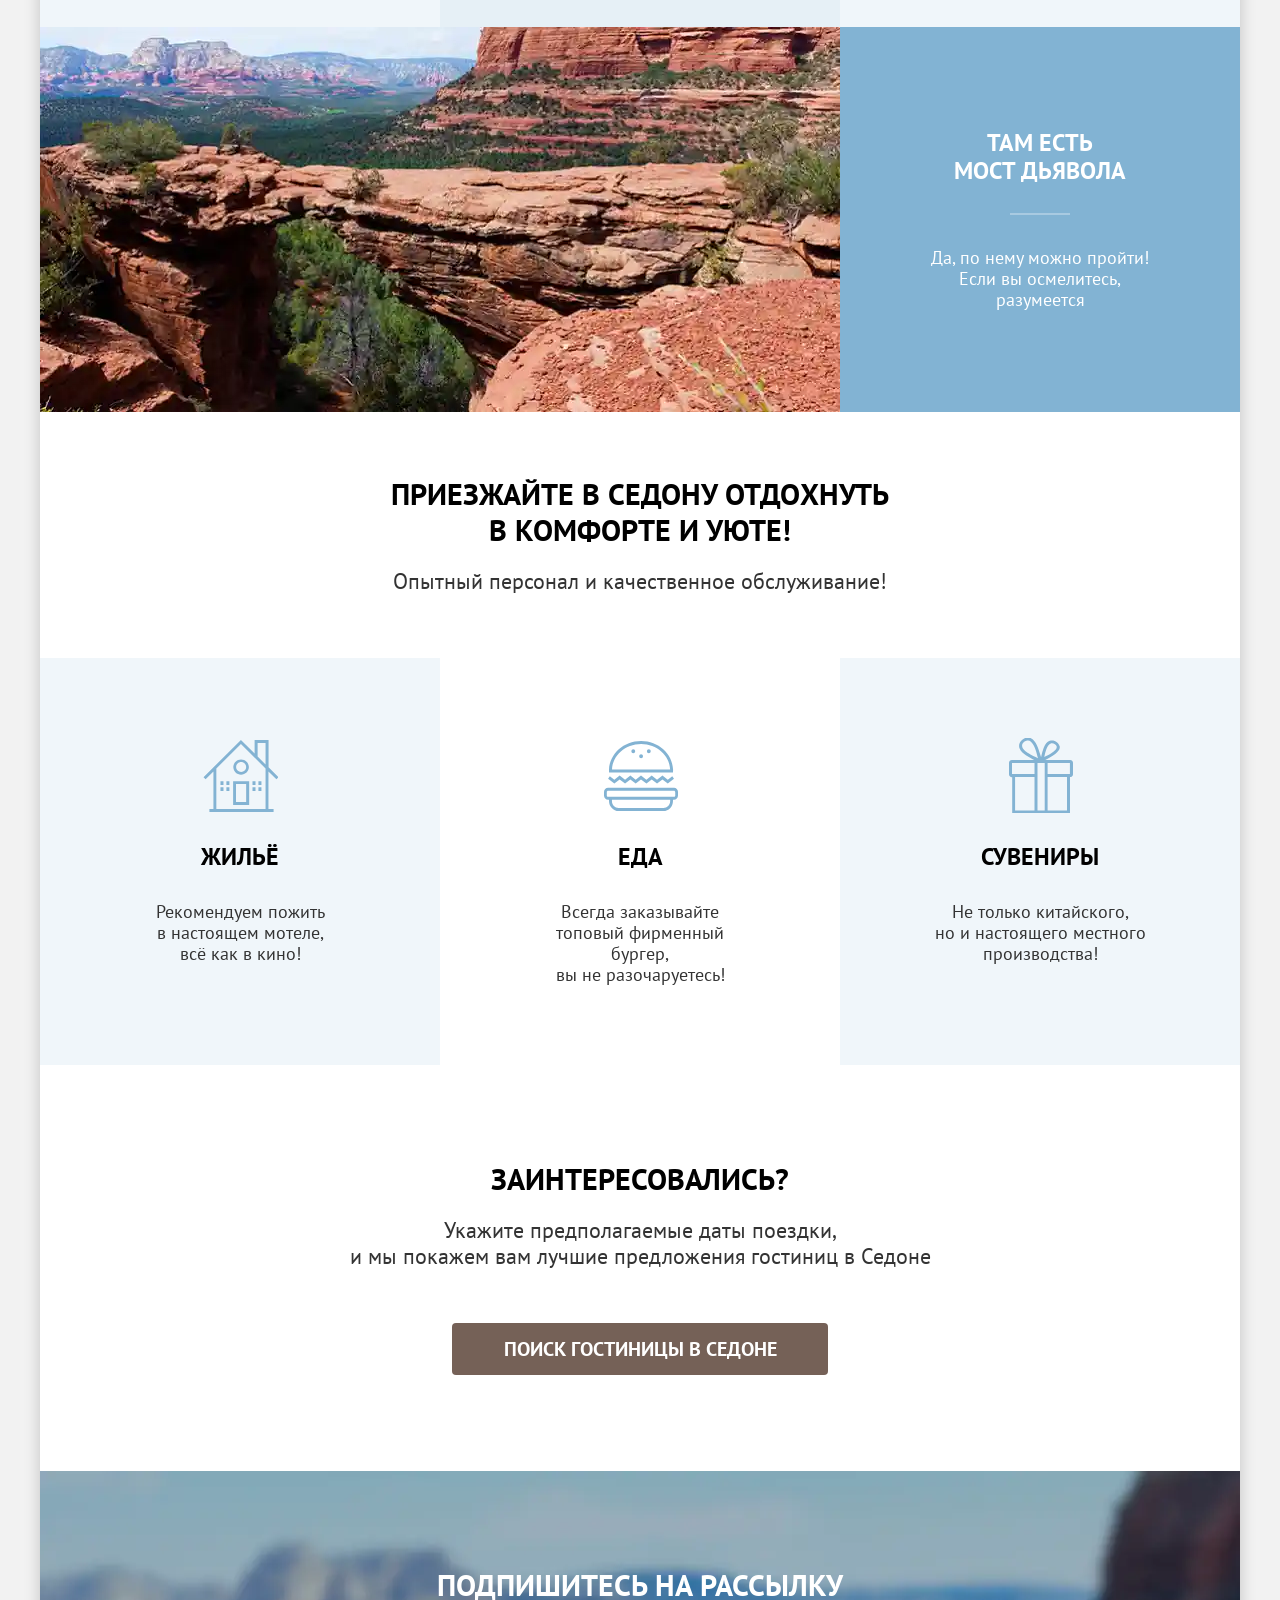
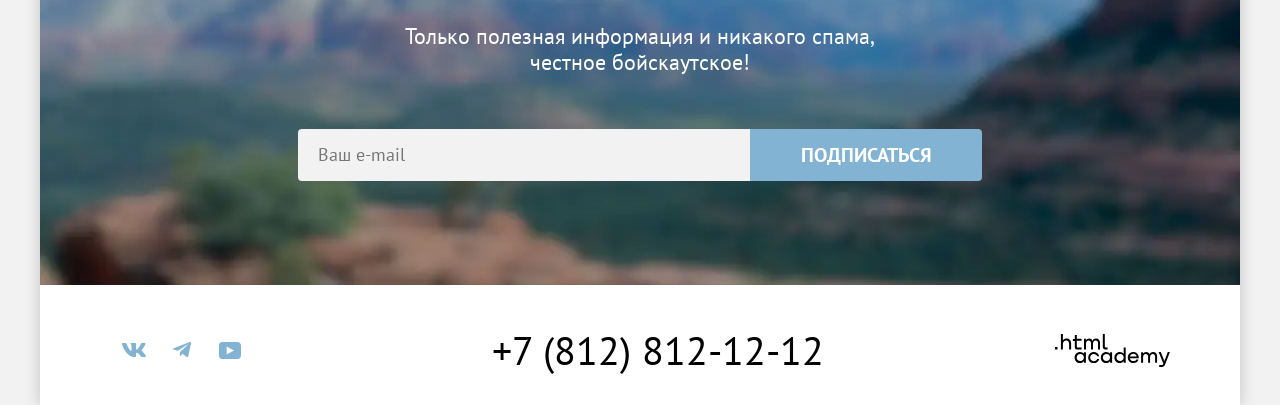
==== commit 012d4aa8: "Fixed focus-visible" ====
--- a/index.html
+++ b/index.html
@@ -44,7 +44,7 @@
               </a>
             </li>
           </ul>
-          <a href="#" class="btn btn-brown btn-action" id="open-modal"
+          <a href="#" class="btn btn-brown btn-action"
             >Хочу сюда!</a
           >
         </nav>
@@ -164,7 +164,7 @@
             Укажите предполагаемые даты поездки,<br />и мы покажем вам лучшие
             предложения гостиниц в Седоне
           </p>
-          <button class="btn btn-brown btn-large" type="button">
+          <button class="btn btn-brown btn-large" type="button" id="open-modal">
             Поиск гостиницы в седоне
           </button>
         </section>
@@ -285,17 +285,17 @@
           >
             <div class="modal-date-row">
               <label class="form-label" for="arrival-date">
-                Дата заезда:
+                Дата Заезда:
               </label>
 
               <div class="form-field">
                 <input
+                  name="chekin"
                   class="form-input"
-                  id="arrival-date"
-                  name="arrival-date"
-                  type="date"
-                  value="2020-04-27"
-                  aria-describedby="arrival-message"
+                  type="text"
+                  id="check-in"
+                  value="27 апреля 2020"
+                  placeholder="Укажите дату"
                   required
                 />
 
@@ -307,17 +307,17 @@
 
             <div class="modal-date-row">
               <label class="form-label" for="departure-date">
-                Дата выезда:
+                Дата Выезда:
               </label>
 
               <div class="form-field">
                 <input
+                  name="chekout"
                   class="form-input"
-                  id="departure-date"
-                  name="departure-date"
-                  type="date"
-                  value="2023-09-01"
-                  aria-describedby="departure-message"
+                  type="text"
+                  value="1 сентября 2023"
+                  id="check-out"
+                  placeholder="Укажите дату"
                   required
                 />
 
@@ -367,7 +367,7 @@
                       aria-label="Информация о возрасте детей"
                       aria-describedby="children-tooltip"
                     >
-                      <span aria-hidden="true">i</span>
+                      <span aria-hidden="true"></span>
                     </button>
 
                     <span
--- a/styles/styles.css
+++ b/styles/styles.css
@@ -162,6 +162,7 @@
 .main-containier {
   flex-grow: 1;
 }
+
 /* HERO*/
 .hero {
   padding: 50px 371px 79px;
@@ -430,10 +431,17 @@
   display: block;
   min-width: 15px;
 }
+.breadcrumbs-link:active {
+  opacity: 0.3;
+}
+.breadcrumbs-link:hover {
+  opacity: 0.3;
+}
 
 .breadcrumbs-item:first-child {
   display: flex;
   gap: 10px;
+  flex-wrap: wrap;
 }
 
 .breadcrumbs-item:first-child::after {
@@ -601,6 +609,7 @@
   color: rgba(0, 0, 0, 0.3);
 }
 
+
 .control-input-minmax::-webkit-outer-spin-button,
 .control-input-minmax::-webkit-inner-spin-button {
   appearance: none;
@@ -618,6 +627,12 @@
 .catalog-filter-submit {
   margin-bottom: 32px;
 }
+
+.catalog-filter-buttons:focus-visible {
+  opacity: 1;
+  outline: 3px solid #83b3d3;
+}
+
 
 .range-wrapper-inputs {
   display: flex;
@@ -647,6 +662,7 @@
   cursor: pointer;
 }
 
+
 .toggle-min {
   top: -8px;
   left: 0;
@@ -655,6 +671,11 @@
 .toggle-max {
   top: -8px;
   right: 0;
+}
+.toggle-min:focus-visible,
+.toggle-max:focus-visible {
+  opacity: 1;
+  outline: 3px solid #83b3d3;
 }
 
 /* SEARCH CATALOG */
@@ -675,12 +696,12 @@
 }
 
 .select-control {
-  padding: 14px 48px 14px 20px;
+  padding: 11px 48px 11px 20px;
   min-width: 292px;
   margin-right: 70px;
   font-family: inherit;
   font-size: 18px;
-  line-height: 21px;
+  line-height: 23px;
   color: inherit;
   border: 2px solid #e5e5e5;
   background: url("../image/icon-select.svg") no-repeat right 18px center;
@@ -700,6 +721,7 @@
   padding: 0;
   margin: 0;
   list-style: none;
+  flex-wrap: wrap;
 }
 
 .view-link {
@@ -840,7 +862,7 @@
   text-align: center;
 }
 
-.pagination-item:not(:has(a)) {
+.pagination-item:not(:has(.pagination-link)) {
   width: 60px;
 }
 
@@ -860,13 +882,13 @@
   border: 1px solid transparent;
 }
 
-.pagination-item:hover a:not(.pagination-link-current),
-.pagination-item:focus-visible a:not(.pagination-link-current) {
+.pagination-item:hover .pagination-link:not(.pagination-link-current),
+.pagination-item:focus-visible .pagination-link:not(.pagination-link-current) {
   border-color: #82b3d3;
   background-color: #68a2ca;
 }
 
-.pagination-item:active a:not(.pagination-link-current) {
+.pagination-item:active .pagination-link:not(.pagination-link-current) {
   color: rgba(255, 255, 255, 0.3);
   background-color: #82b3d3;
 }
@@ -889,6 +911,7 @@
   margin: 0;
   padding: 0;
   list-style: none;
+  min-width: 150px;
 }
 
 .footer-social-link {
@@ -1019,6 +1042,7 @@
   color: rgba(255, 255, 255, 0.3);
   outline: none;
 }
+
 /* MODAL */
 
 
@@ -1284,6 +1308,7 @@
 }
 
 
+
 .tooltip {
   position: relative;
   display: block;
@@ -1297,13 +1322,10 @@
   width: 26px;
   height: 26px;
   padding: 0;
-  border: none;
-  border-radius: 50%;
-  font-family: Georgia, serif;
-  font-size: 18px;
-  font-weight: 700;
-  color: #ffffff;
-  background-color: #83b3d3;
+   background-image: url("../image/tooltip.svg");
+   border: none;
+   border-radius: 50%;
+
   cursor: pointer;
 }
 
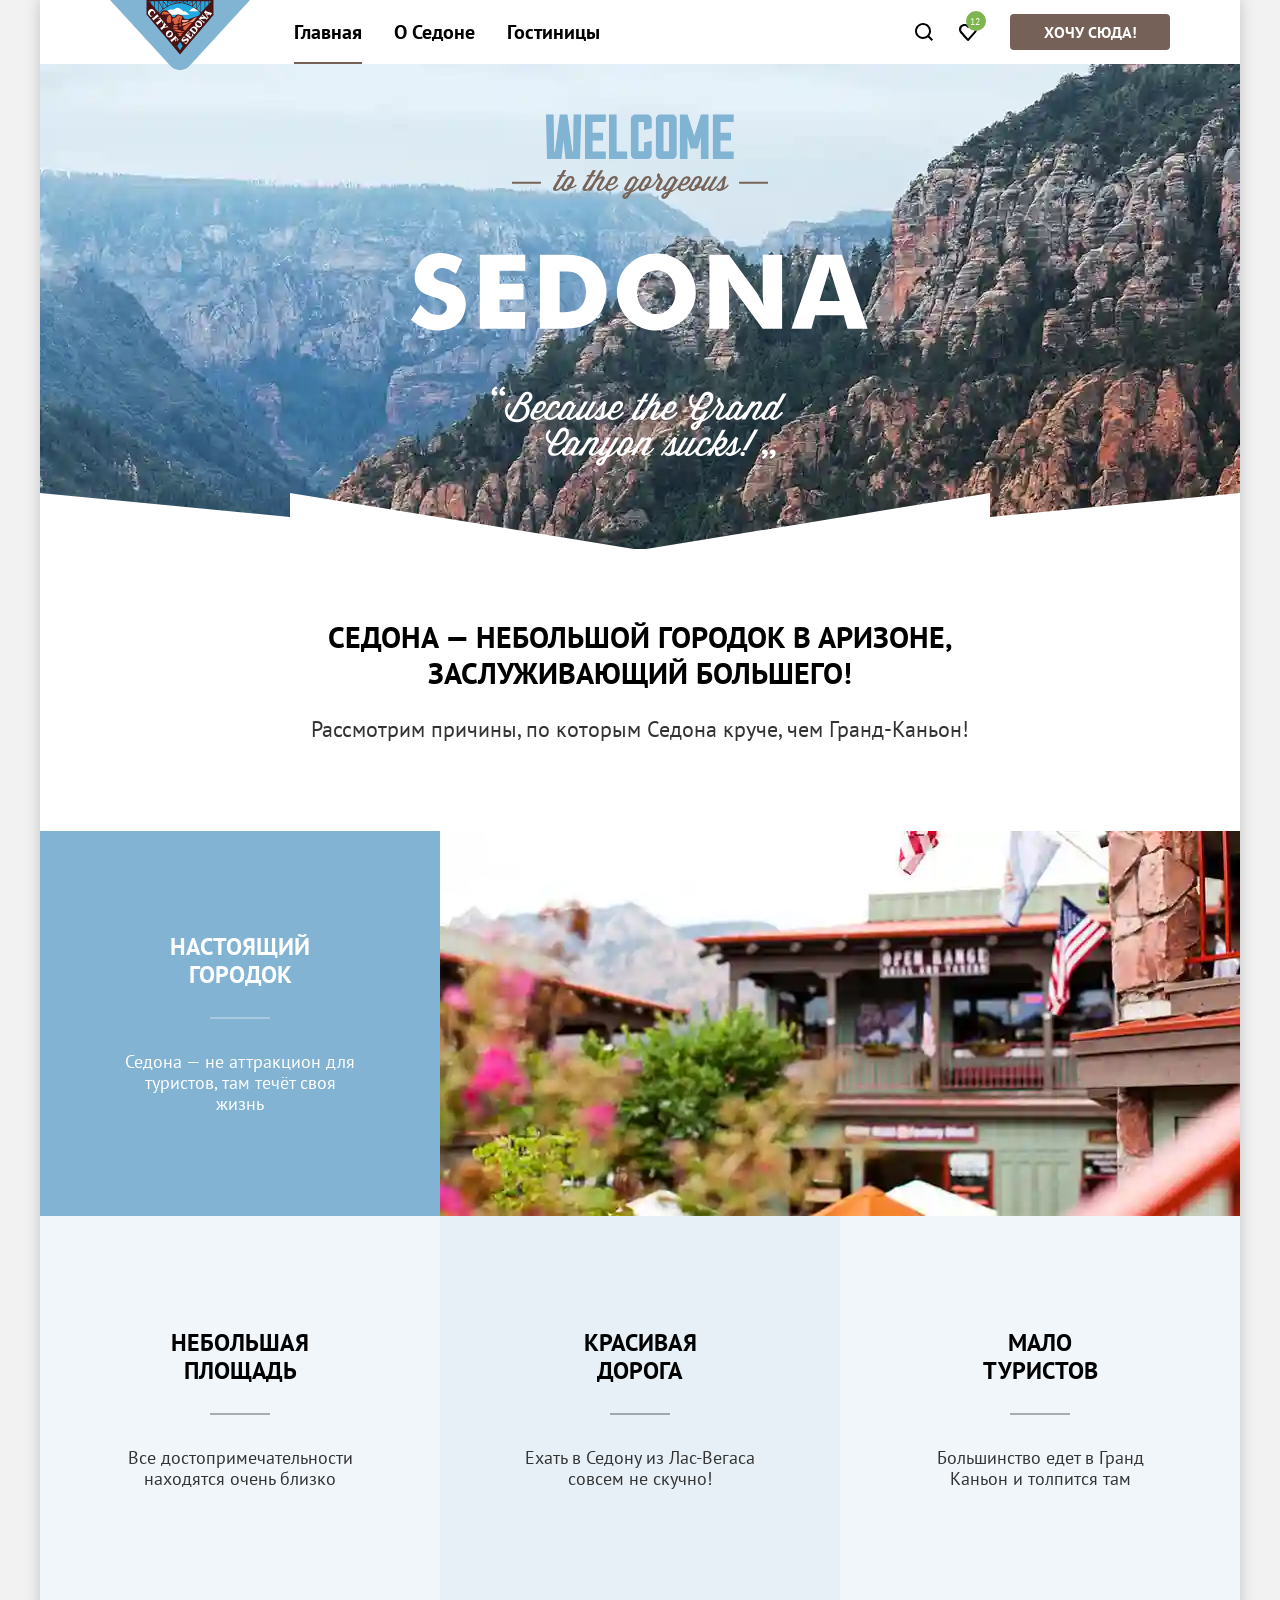
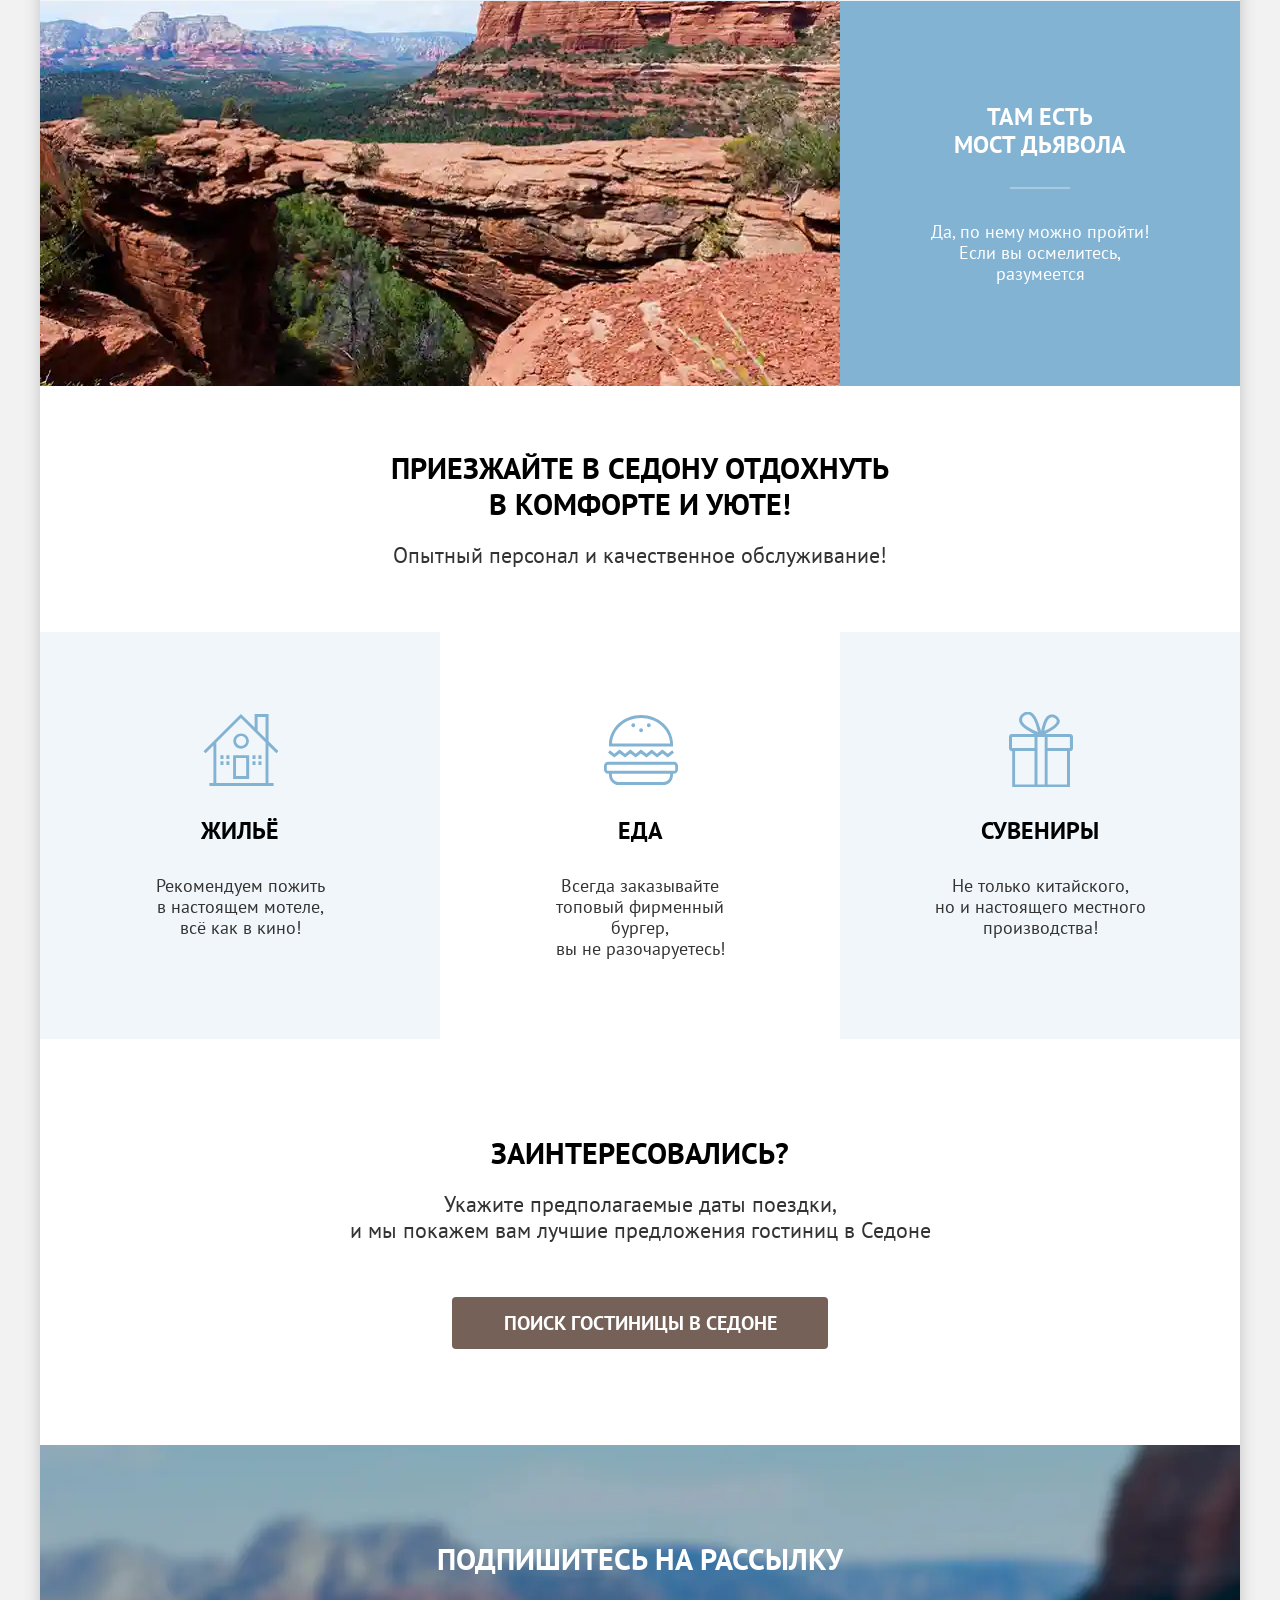
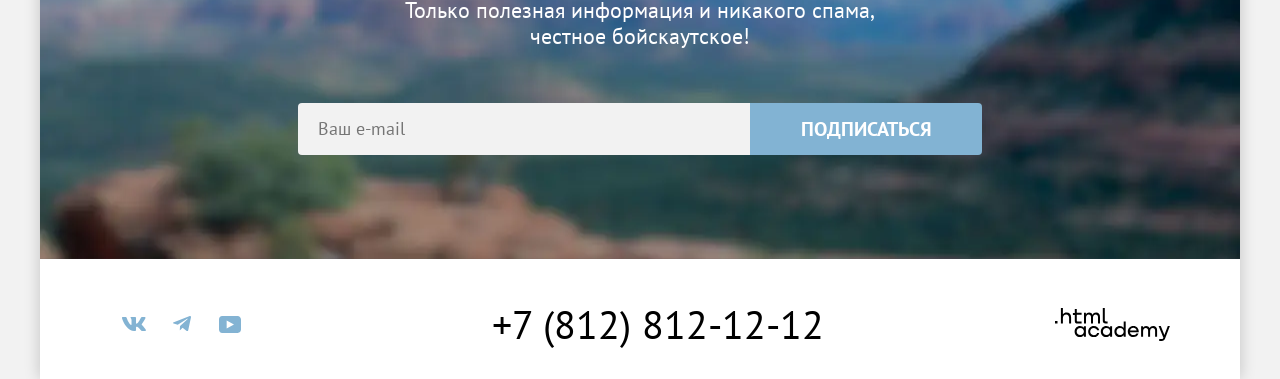
==== commit b565022b: "Added fixes" ====
--- a/index.html
+++ b/index.html
@@ -16,7 +16,7 @@
             src="./image/logo-sedona.svg"
             width="140"
             height="70"
-            alt="Логотип города Седона"
+            alt="Логотип города Седона."
           />
         </a>
         <nav class="nav">
@@ -33,23 +33,21 @@
           </ul>
           <ul class="nav-user-list">
             <li class="nav-user-item">
-              <a href="#" class="nav-user-link search-icon">
+              <a href="search.html" class="nav-user-link search-icon">
                 <span class="visually-hidden">Поиск</span>
               </a>
             </li>
             <li class="nav-user-item">
-              <a href="#" class="nav-user-link heart-icon">
+              <a href="featerted.html" class="nav-user-link heart-icon">
                 <span class="visually-hidden">Избранное</span>
                 <span class="favorites-count">12</span>
               </a>
             </li>
           </ul>
-          <a href="#" class="btn btn-brown btn-action"
-            >Хочу сюда!</a
-          >
+          <a href="catalog.html" class="btn btn-brown btn-action">Хочу сюда!</a>
         </nav>
       </header>
-      <main class="main-index main-containier" data-test="main">
+      <main class="main-index main-container" data-test="main">
         <section class="hero" data-test="hero">
           <h1 class="visually-hidden">
             Добро пожаловать в великолепную Седону — потому что Гранд-Каньон
@@ -59,7 +57,7 @@
             src="./image/welcome.svg"
             width="458"
             height="352"
-            alt="Добро пожаловать в великолепную Седону — потому что Гранд-Каньон отстой!"
+            alt="Добро пожаловать в великолепную Седону — потому что Гранд-Каньон отстой."
             class="hero-logo"
           />
         </section>
@@ -85,7 +83,7 @@
                 src="./image/photo-of-sedona.webp"
                 width="800"
                 height="385"
-                alt="Фото города Седона"
+                alt="Фото города Седона."
                 class="advantages-img"
               />
             </li>
@@ -98,7 +96,7 @@
             <li class="advantages-item">
               <h3 class="item-title">Красивая<br />дорога</h3>
               <p class="item-subtitle">
-                Ехать в Седону из Лас-Вегаса совсем не скучно!
+                Ехать в Седону из Лас&#8209;Вегаса совсем не скучно!
               </p>
             </li>
             <li class="advantages-item">
@@ -112,7 +110,7 @@
                 src="./image/devil-bridge.webp"
                 width="800"
                 height="385"
-                alt="Фото моста дьявола"
+                alt="Фото моста дьявола."
                 class="advantages-img"
               />
               <div class="advantages-container">
@@ -164,7 +162,7 @@
             Укажите предполагаемые даты поездки,<br />и мы покажем вам лучшие
             предложения гостиниц в Седоне
           </p>
-          <button class="btn btn-brown btn-large" type="button" id="open-modal">
+          <button class="btn btn-brown btn-large" type="submit" id="open-modal">
             Поиск гостиницы в седоне
           </button>
         </section>
@@ -181,9 +179,10 @@
           >
             <input
               type="email"
-              class="subscribe-inp"
+              class="subscribe-input"
               name="email"
               placeholder="Ваш e-mail"
+              required
             />
             <button type="submit" class="btn btn-blue btn-large">
               Подписаться
@@ -250,7 +249,10 @@
         <a href="tel:88128121212" class="footer-contact-number"
           >+7 (812) 812-12-12</a
         >
-        <a href="https://htmlacademy.ru" class="footer-logo-link">
+        <a
+          href="https://htmlacademy.ru/intensive/htmlcss"
+          class="footer-logo-link"
+        >
           <svg
             xmlns="http://www.w3.org/2000/svg"
             width="115"
@@ -293,7 +295,7 @@
                   name="chekin"
                   class="form-input"
                   type="text"
-                  id="check-in"
+                  id="arrival-date"
                   value="27 апреля 2020"
                   placeholder="Укажите дату"
                   required
@@ -316,7 +318,7 @@
                   class="form-input"
                   type="text"
                   value="1 сентября 2023"
-                  id="check-out"
+                  id="departure-date"
                   placeholder="Укажите дату"
                   required
                 />
@@ -357,7 +359,7 @@
               </div>
 
               <div class="modal-guest-group modal-children">
-                <div class="label-wraper">
+                <div class="label-wrapper">
                   <label class="form-label" for="children"> Дети: </label>
 
                   <span class="tooltip">
--- a/styles/styles.css
+++ b/styles/styles.css
@@ -88,6 +88,8 @@
 .nav-list {
   display: flex;
   flex-wrap: wrap;
+  flex: 1;
+  min-width: 0;
   padding: 0;
   margin: 0;
   margin-right: auto;
@@ -118,6 +120,8 @@
 
 .nav-user-list {
   display: flex;
+  flex-wrap: wrap;
+  flex-shrink: 0;
   align-items: center;
   padding: 0;
   margin: 0;
@@ -156,10 +160,11 @@
 }
 
 .btn-action {
+  flex-shrink: 0;
   min-width: 160px;
 }
 
-.main-containier {
+.main-container {
   flex-grow: 1;
 }
 
@@ -174,12 +179,13 @@
 
 /* ADVANTAGES */
 .advantages-block {
-  padding: 70px 274px 89px;
+  padding: 70px 70px 89px;
   text-align: center;
 }
 
 .advantages-block .block-title {
-  margin-bottom: 25px;
+  max-width: 652px;
+  margin: 0 auto 25px;
 }
 
 .block-title {
@@ -381,7 +387,7 @@
   border-radius: 0 4px 4px 0;
 }
 
-.subscribe-inp {
+.subscribe-input {
   width: 452px;
   padding: 12px 20px;
   font-family: inherit;
@@ -431,9 +437,11 @@
   display: block;
   min-width: 15px;
 }
+
 .breadcrumbs-link:active {
   opacity: 0.3;
 }
+
 .breadcrumbs-link:hover {
   opacity: 0.3;
 }
@@ -551,7 +559,7 @@
   top: 50%;
   left: 50%;
   transform: translate(-50%, -50%);
-  background: url("../image/checkbox-icon.png");
+  background: url("../image/checkbox-icon.svg");
   content: "";
 }
 
@@ -575,6 +583,8 @@
   line-height: 24px;
   font-weight: 700;
   background-color: #f2f2f2;
+  -moz-appearance: textfield;
+  appearance: textfield;
 }
 
 .control-input-minmax:hover {
@@ -584,6 +594,11 @@
 .control-input-minmax:focus {
   background-color: #e5e5e5;
   outline: 3px solid #83b3d3;
+}
+
+.control-input:disabled + .control-mark,
+.control-input:disabled ~ .control-label {
+  opacity: 0.3;
 }
 
 .range-input {
@@ -609,14 +624,16 @@
   color: rgba(0, 0, 0, 0.3);
 }
 
-
 .control-input-minmax::-webkit-outer-spin-button,
 .control-input-minmax::-webkit-inner-spin-button {
+  -webkit-appearance: none;
   appearance: none;
+  margin: 0;
 }
 
 .catalog-filter-buttons {
-  align-self: flex-end;
+  align-self: flex-start;
+  padding-top: 56px;
 }
 
 .catalog-filter-buttons button {
@@ -625,14 +642,13 @@
 }
 
 .catalog-filter-submit {
-  margin-bottom: 32px;
+  margin-bottom: 28px;
 }
 
 .catalog-filter-buttons:focus-visible {
   opacity: 1;
   outline: 3px solid #83b3d3;
 }
-
 
 .range-wrapper-inputs {
   display: flex;
@@ -648,6 +664,8 @@
 
 .range-bar {
   position: absolute;
+  left: 0;
+  width: 226px;
   height: 4px;
   background-color: #ffffff;
 }
@@ -662,7 +680,6 @@
   cursor: pointer;
 }
 
-
 .toggle-min {
   top: -8px;
   left: 0;
@@ -672,6 +689,7 @@
   top: -8px;
   right: 0;
 }
+
 .toggle-min:focus-visible,
 .toggle-max:focus-visible {
   opacity: 1;
@@ -693,6 +711,8 @@
   font-weight: 700;
   color: #000000;
   text-transform: uppercase;
+  min-width: 0;
+  overflow-wrap: anywhere;
 }
 
 .select-control {
@@ -707,6 +727,7 @@
   background: url("../image/icon-select.svg") no-repeat right 18px center;
   border-radius: 4px;
   appearance: none;
+  flex-shrink: 0;
 }
 
 .select-control:hover,
@@ -717,11 +738,13 @@
 
 .view-list {
   display: flex;
+  flex-wrap: wrap;
+  flex-shrink: 0;
+  width: 160px;
   gap: 8px;
   padding: 0;
   margin: 0;
   list-style: none;
-  flex-wrap: wrap;
 }
 
 .view-link {
@@ -747,7 +770,7 @@
 }
 
 .view-tile-icon {
-  background: url("../image/icon-mode-greed.svg") no-repeat center;
+  background: url("../image/icon-mode-grid.svg") no-repeat center;
 }
 
 .view-card-icon {
@@ -769,6 +792,7 @@
   margin-bottom: 40px;
   border-bottom: 1px solid #e5e5e5;
   list-style: none;
+  flex-wrap: wrap;
 }
 
 .hotels-card {
@@ -912,6 +936,7 @@
   padding: 0;
   list-style: none;
   min-width: 150px;
+  flex-wrap: wrap;
 }
 
 .footer-social-link {
@@ -936,6 +961,7 @@
   line-height: 40px;
   color: #000000;
   text-decoration: none;
+  flex-wrap: wrap;
 }
 
 .footer-contact-number:hover,
@@ -951,6 +977,7 @@
   display: block;
   width: 115px;
   height: 33px;
+  flex-wrap: wrap;
 }
 
 .footer-logo-link:hover svg,
@@ -1045,7 +1072,6 @@
 
 /* MODAL */
 
-
 .modal-container {
   position: fixed;
   inset: 0;
@@ -1072,8 +1098,6 @@
   box-shadow: 0 25px 50px rgba(0, 0, 0, 0.15);
 }
 
-
-
 .modal-close-btn {
   position: absolute;
   top: 64px;
@@ -1107,21 +1131,15 @@
   opacity: 0.3;
 }
 
-
-
 .modal-title {
   margin: 0 0 64px;
   padding-right: 40px;
 }
 
-
-
 .modal-form {
   display: flex;
   flex-direction: column;
 }
-
-
 
 .modal-date-row {
   display: flex;
@@ -1150,8 +1168,6 @@
   flex-direction: column;
   min-width: 0;
 }
-
-
 
 .form-input {
   box-sizing: border-box;
@@ -1183,8 +1199,6 @@
   outline: 3px solid #83b3d3;
 }
 
-
-
 .form-field input[type="date"]::-webkit-calendar-picker-indicator {
   position: absolute;
   top: 0;
@@ -1196,8 +1210,6 @@
   opacity: 0;
   cursor: pointer;
 }
-
-
 
 .form-message {
   margin-top: 4px;
@@ -1211,8 +1223,6 @@
   color: #ff5757;
 }
 
-
-
 .modal-guests {
   display: flex;
   justify-content: space-between;
@@ -1225,28 +1235,21 @@
   align-items: center;
 }
 
-
-
 .modal-adults > .form-label {
   flex: 0 0 137px;
 }
 
-
 .modal-children {
   gap: 46px;
 }
 
-
-
-.label-wraper {
+.label-wrapper {
   display: flex;
   flex-shrink: 0;
   align-items: center;
   gap: 10px;
   margin: 0;
 }
-
-
 
 .form-counter {
   display: flex;
@@ -1307,8 +1310,6 @@
   background-color: #d9d9d9;
 }
 
-
-
 .tooltip {
   position: relative;
   display: block;
@@ -1322,10 +1323,9 @@
   width: 26px;
   height: 26px;
   padding: 0;
-   background-image: url("../image/tooltip.svg");
-   border: none;
-   border-radius: 50%;
-
+  background-image: url("../image/tooltip.svg");
+  border: none;
+  border-radius: 50%;
   cursor: pointer;
 }
 
@@ -1354,8 +1354,6 @@
   transform: translateX(-50%);
 }
 
-
-
 .tooltip-text::before {
   position: absolute;
   top: -15px;
@@ -1364,8 +1362,6 @@
   height: 15px;
   content: "";
 }
-
-
 
 .tooltip-text::after {
   position: absolute;
@@ -1384,8 +1380,6 @@
   display: block;
 }
 
-
-
 .modal-form .modal-form-submit {
   width: 100%;
   margin-top: 48px;
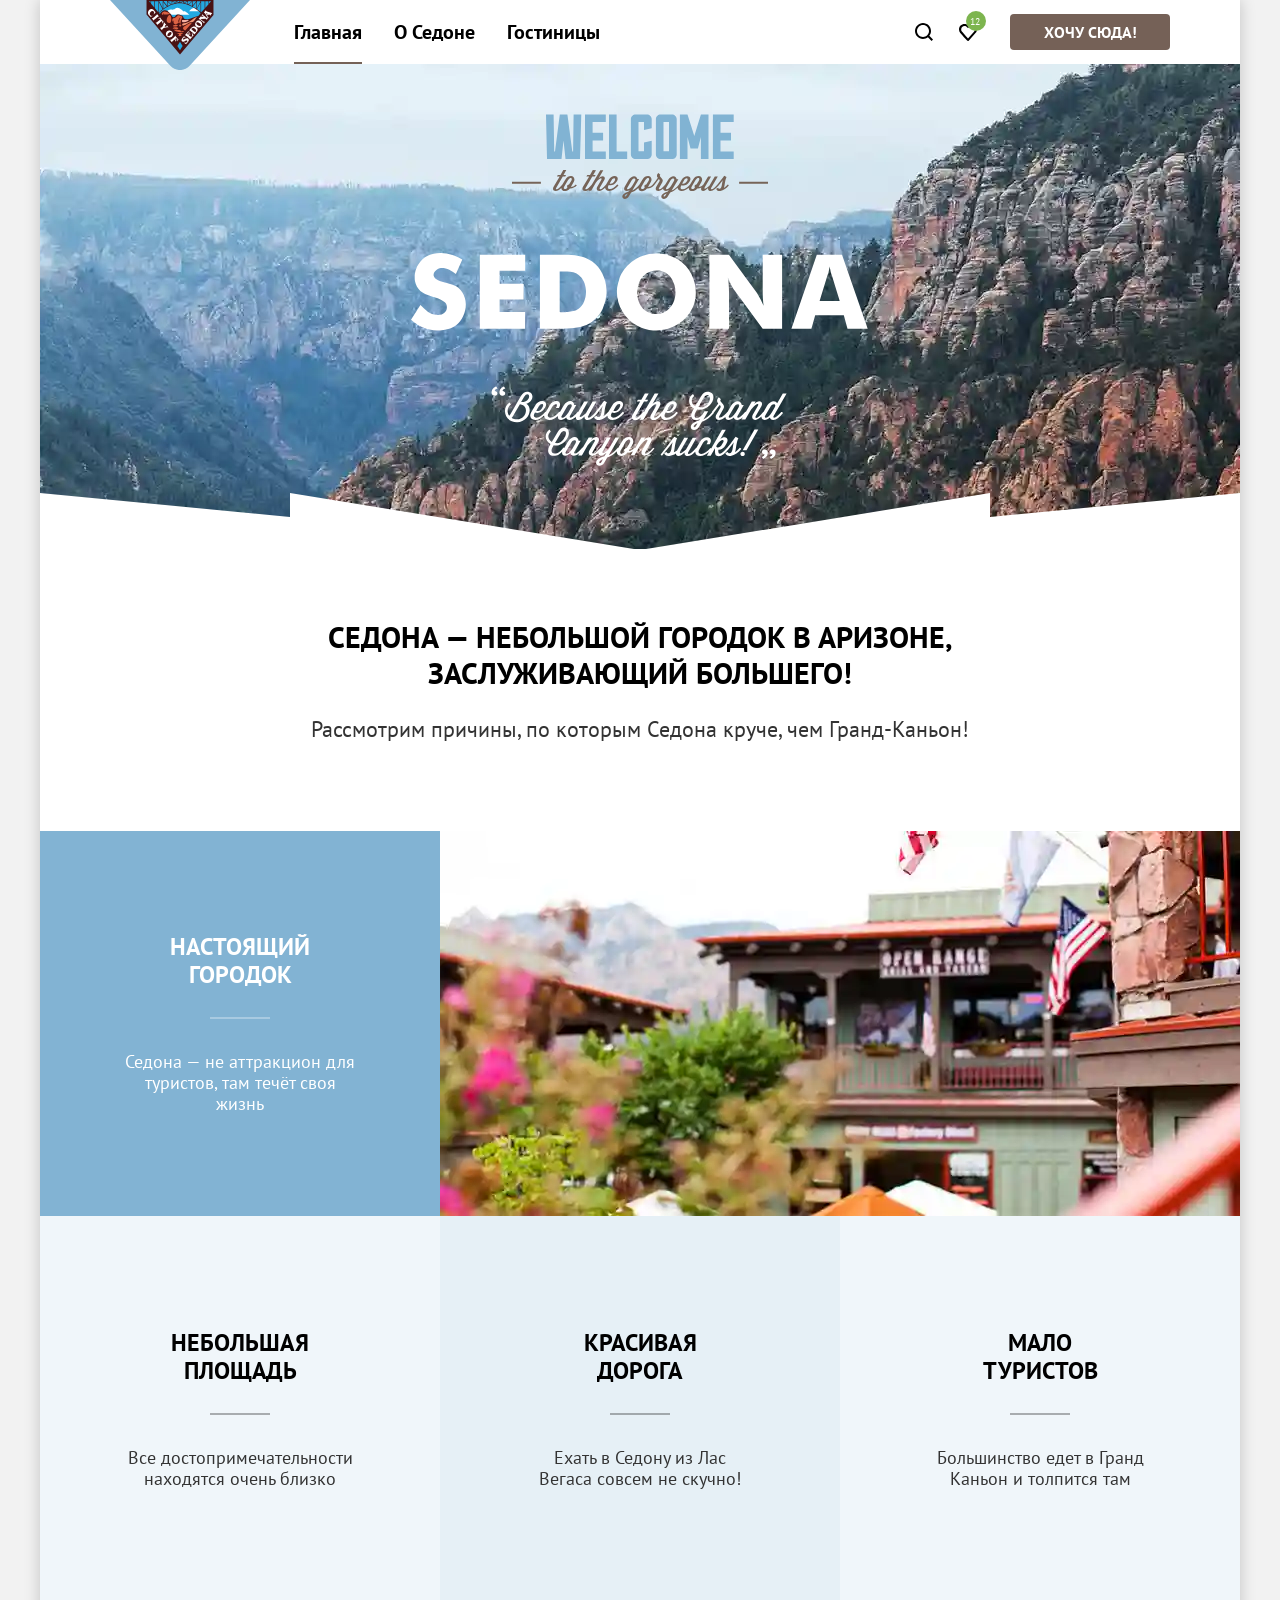
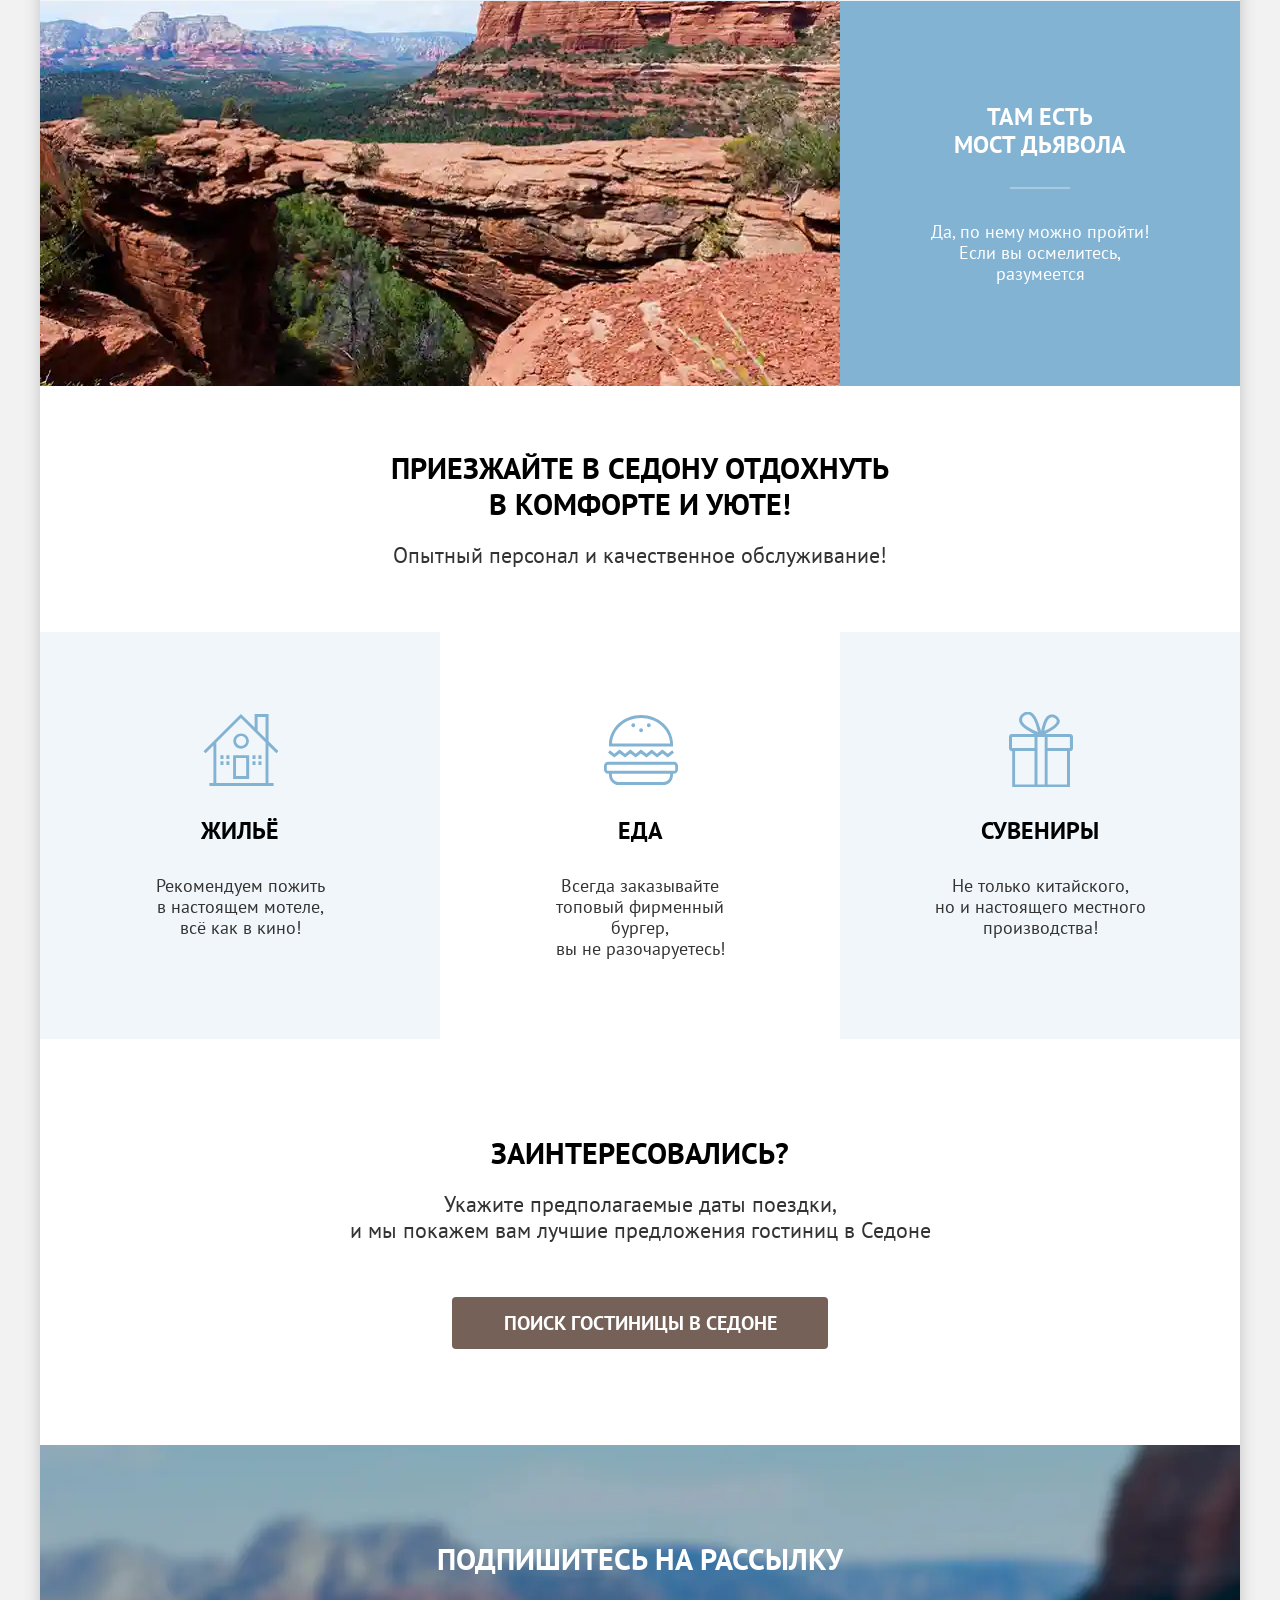
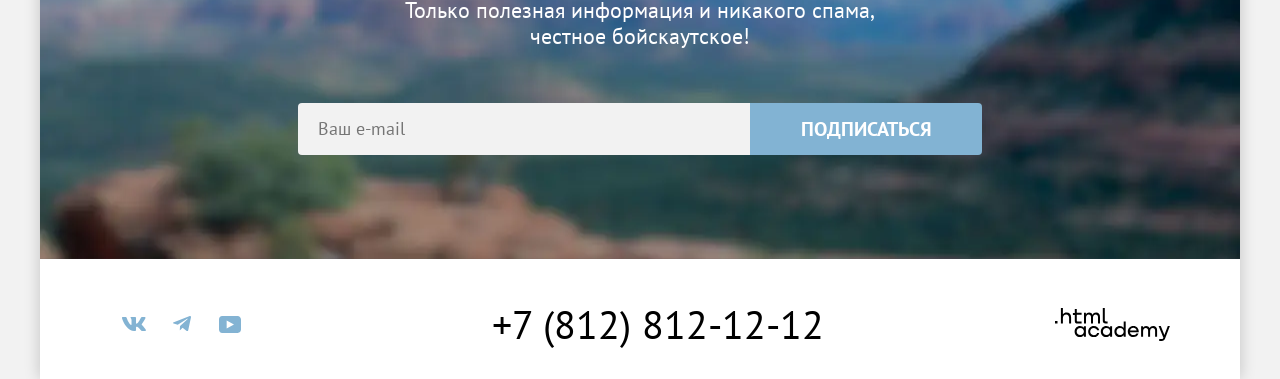
==== commit 5b14358c: "Fix BR" ====
--- a/index.html
+++ b/index.html
@@ -38,7 +38,7 @@
               </a>
             </li>
             <li class="nav-user-item">
-              <a href="featerted.html" class="nav-user-link heart-icon">
+              <a href="favorite.html" class="nav-user-link heart-icon">
                 <span class="visually-hidden">Избранное</span>
                 <span class="favorites-count">12</span>
               </a>
@@ -96,7 +96,7 @@
             <li class="advantages-item">
               <h3 class="item-title">Красивая<br />дорога</h3>
               <p class="item-subtitle">
-                Ехать в Седону из Лас&#8209;Вегаса совсем не скучно!
+                Ехать в Седону из Лас<br>Вегаса совсем не скучно!
               </p>
             </li>
             <li class="advantages-item">
--- a/styles/styles.css
+++ b/styles/styles.css
@@ -44,6 +44,7 @@
 
 body {
   height: 100%;
+  min-width: 1200px;
   margin: 0;
   font-family: "PT Sans", sans-serif;
   font-size: 18px;
@@ -118,6 +119,16 @@
   content: "";
 }
 
+.nav-link[href]:hover,
+.nav-user-link[href]:hover {
+  opacity: 0.6;
+}
+
+.nav-link[href]:active,
+.nav-user-link[href]:active {
+  opacity: 0.3;
+}
+
 .nav-user-list {
   display: flex;
   flex-wrap: wrap;
@@ -431,6 +442,7 @@
   font-size: 16px;
   color: #ffffff;
   list-style: none;
+  flex-wrap: wrap;
 }
 
 .breadcrumbs-link {
@@ -438,11 +450,11 @@
   min-width: 15px;
 }
 
-.breadcrumbs-link:active {
-  opacity: 0.3;
-}
-
-.breadcrumbs-link:hover {
+.breadcrumbs-link[href]:hover {
+  opacity: 0.6;
+}
+
+.breadcrumbs-link[href]:active {
   opacity: 0.3;
 }
 
@@ -467,7 +479,7 @@
 .catalog {
   padding: 50px 70px 60px;
   width: 1200px;
-  height: 1235px;
+  min-height: 1235px;
 }
 
 .catalog-filter {
@@ -671,6 +683,7 @@
 }
 
 .range-toggle {
+  padding: 0;
   position: absolute;
   width: 20px;
   height: 20px;
@@ -678,6 +691,14 @@
   border: none;
   border-radius: 5px;
   cursor: pointer;
+}
+.range-toggle:hover {
+  box-shadow: 0 4px 10px rgba(0, 0, 0, 0.25);
+}
+
+.range-toggle:active {
+  box-shadow: 0 7px 15px rgba(0, 0, 0, 0.4);
+  outline: 3px solid #83b3d3;
 }
 
 .toggle-min {
@@ -784,7 +805,7 @@
 /* HOTELS GALLERY */
 .hotels-list {
   display: grid;
-  grid-template-columns: repeat(3, 1fr);
+  grid-template-columns: repeat(3, minmax(0, 1fr));
   gap: 20px;
   padding: 0;
   margin: 0;
@@ -798,6 +819,7 @@
 .hotels-card {
   display: flex;
   flex-direction: column;
+  min-height: 438px;
   padding: 19px;
   border: 1px solid #e5e5e5;
   border-radius: 4px;
@@ -832,12 +854,13 @@
 
 .hotels-card-container {
   display: grid;
-  grid-template-columns: repeat(2, 1fr);
+  grid-template-columns: repeat(2, minmax(0, 1fr));
   gap: 16px 20px;
 }
 
 .hotels-card .btn {
   min-width: 140px;
+  overflow-wrap: anywhere;
 }
 
 .hotels-card-stars {
@@ -935,7 +958,8 @@
   margin: 0;
   padding: 0;
   list-style: none;
-  min-width: 150px;
+  width: 150px;
+  flex-shrink: 0;
   flex-wrap: wrap;
 }
 
@@ -1070,6 +1094,18 @@
   outline: none;
 }
 
+.btn:disabled {
+  color: #ffffff;
+  background-color: #e5e5e5;
+  cursor: default;
+}
+
+.btn-transparent:disabled {
+  color: #ffffff;
+  background-color: transparent;
+  opacity: 0.1;
+}
+
 /* MODAL */
 
 .modal-container {
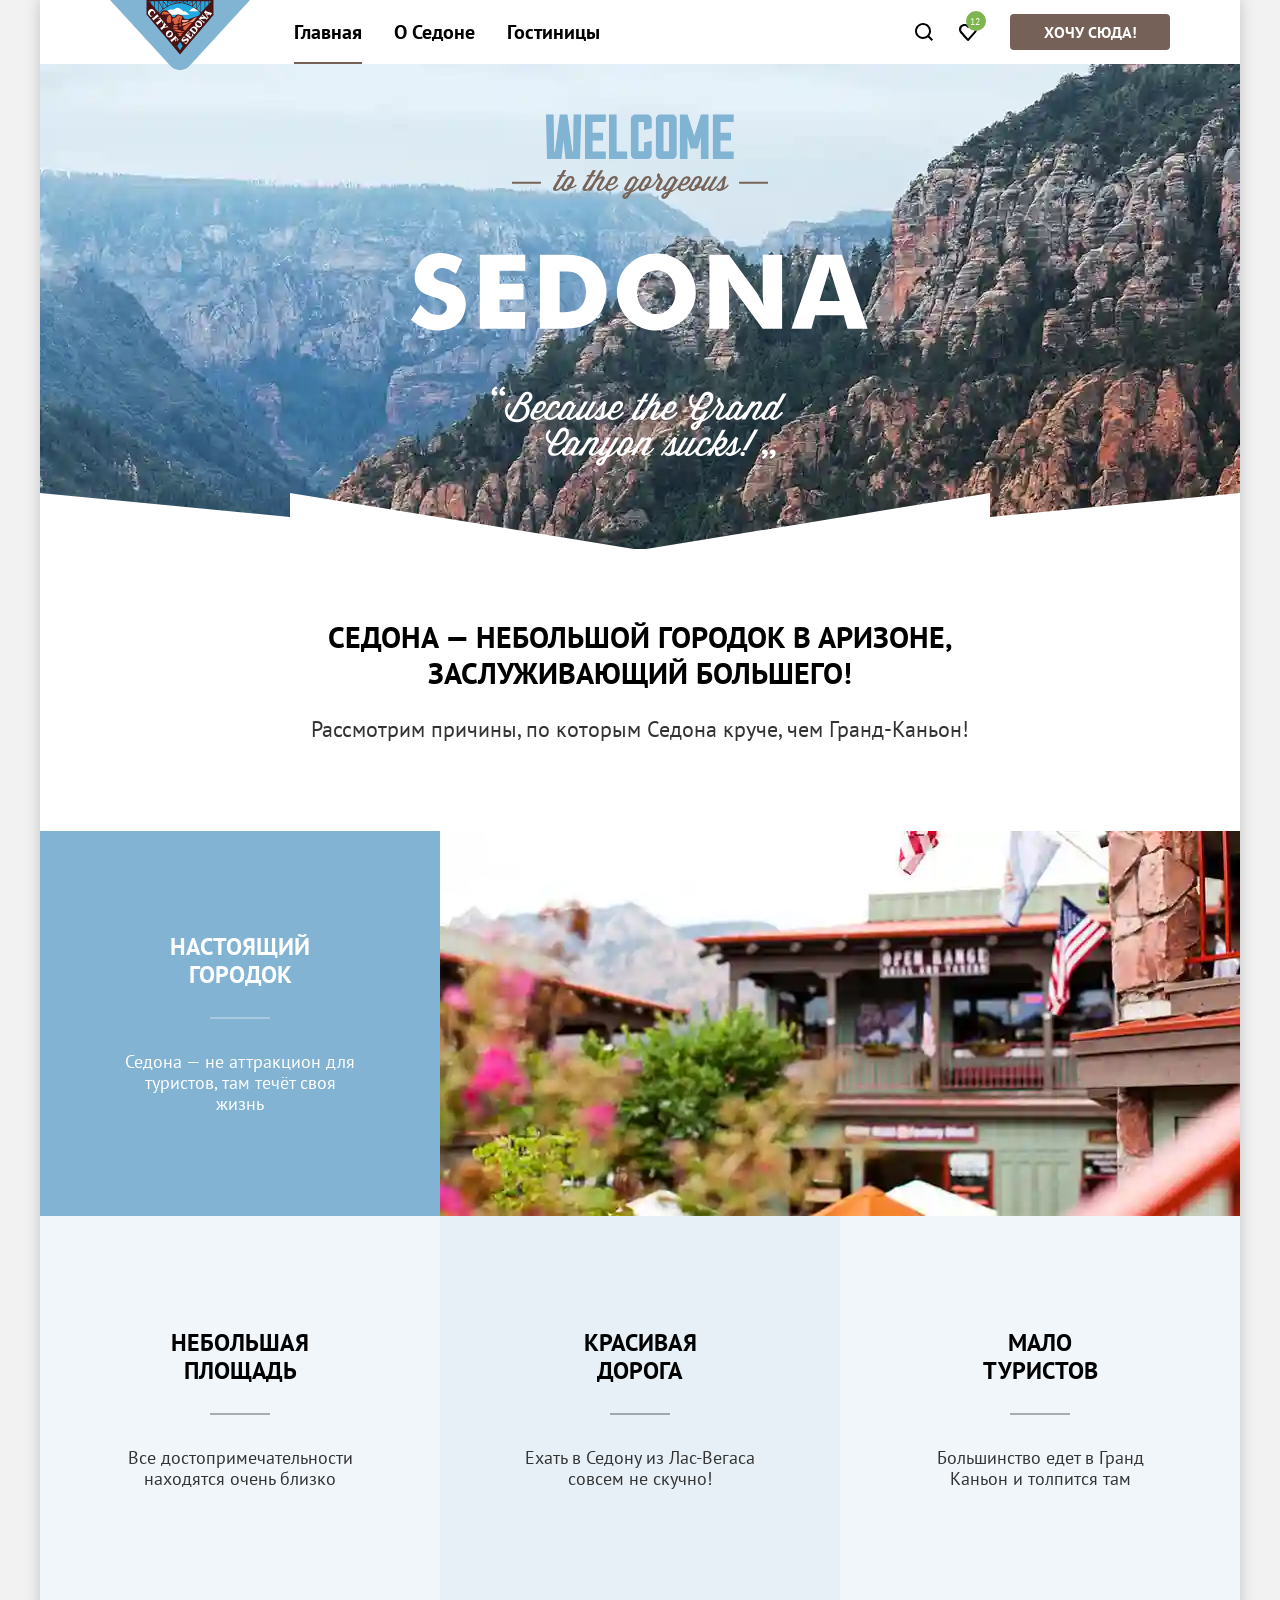
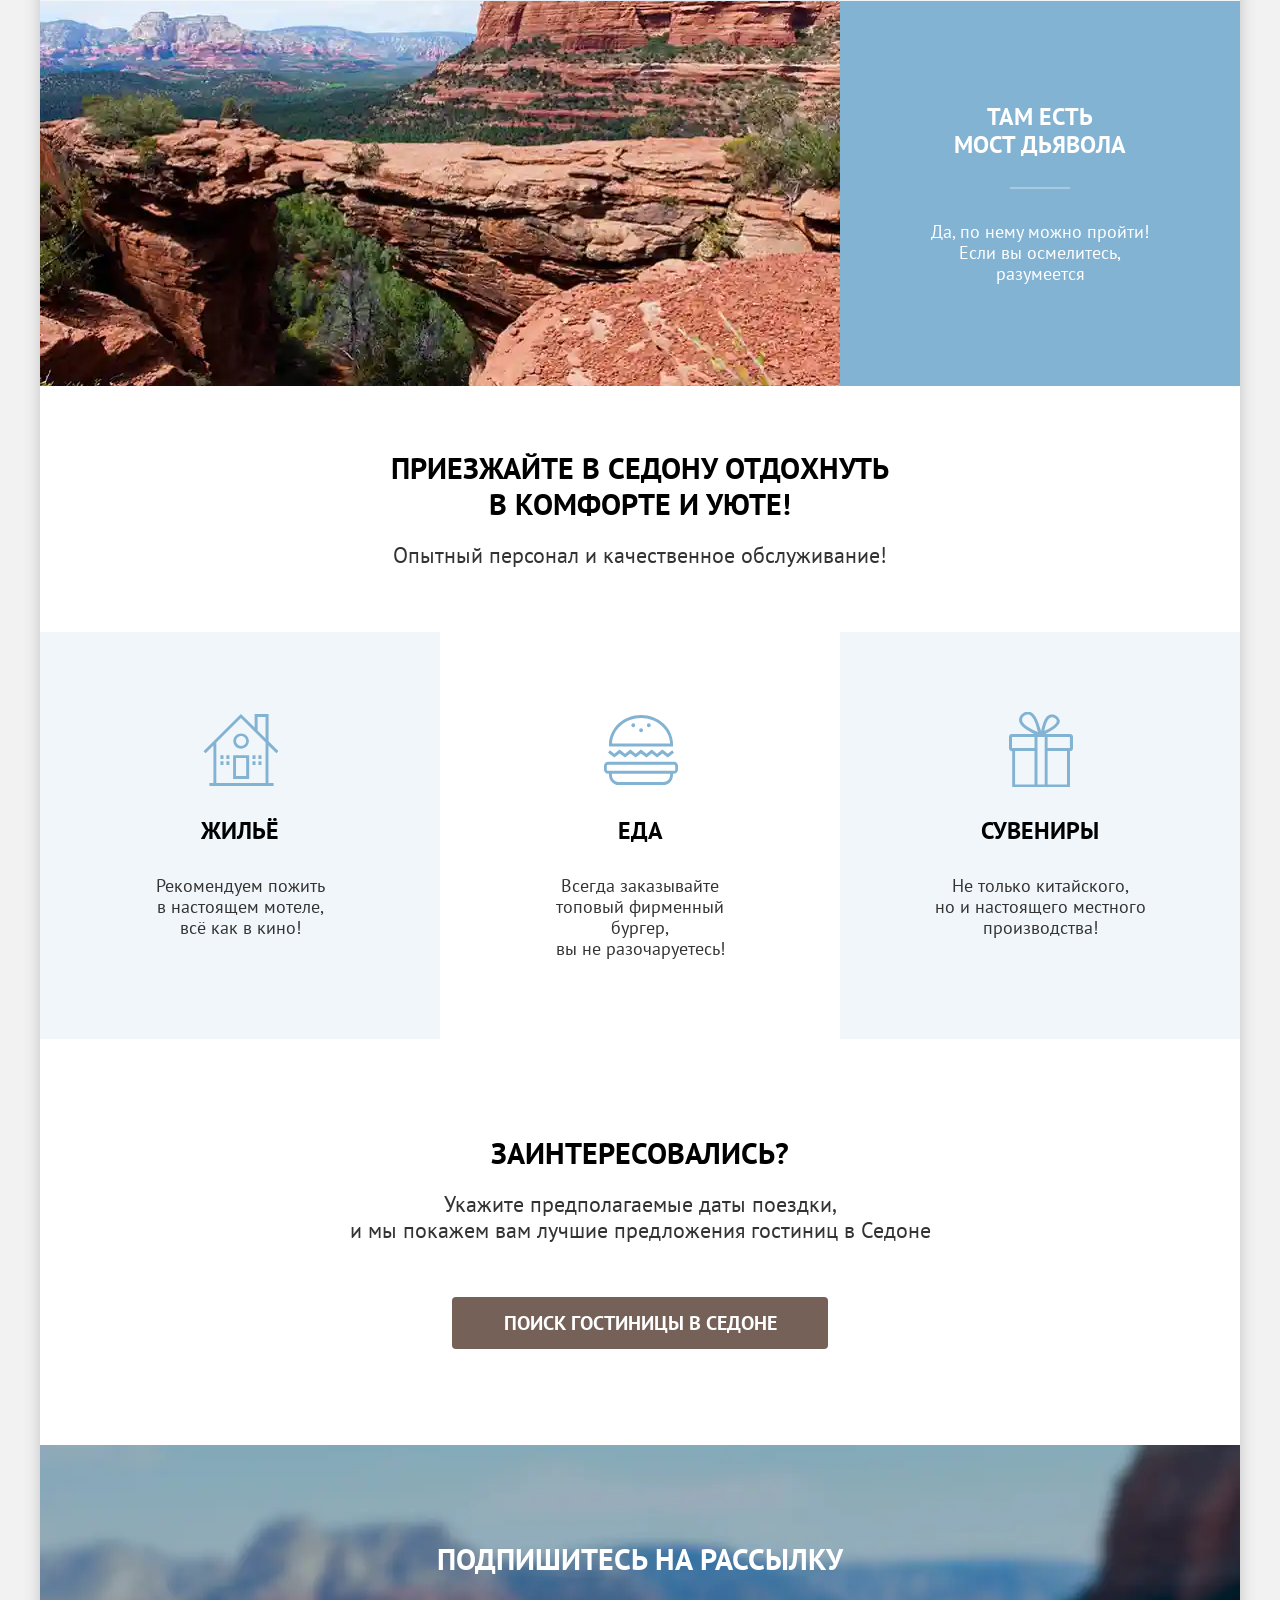
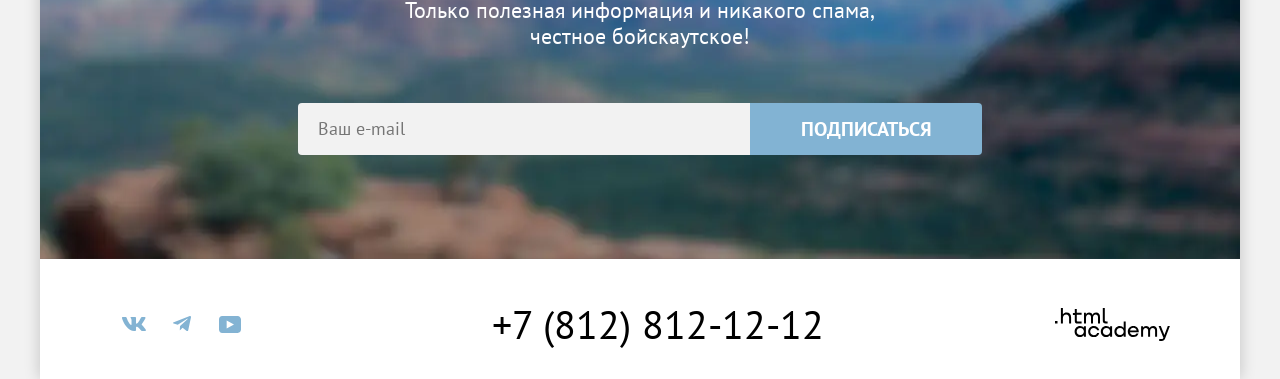
==== commit 2fbce255: "f" ====
--- a/index.html
+++ b/index.html
@@ -96,7 +96,7 @@
             <li class="advantages-item">
               <h3 class="item-title">Красивая<br />дорога</h3>
               <p class="item-subtitle">
-                Ехать в Седону из Лас<br>Вегаса совсем не скучно!
+                Ехать в Седону из Лас-Вегаса<br> совсем не скучно!
               </p>
             </li>
             <li class="advantages-item">
